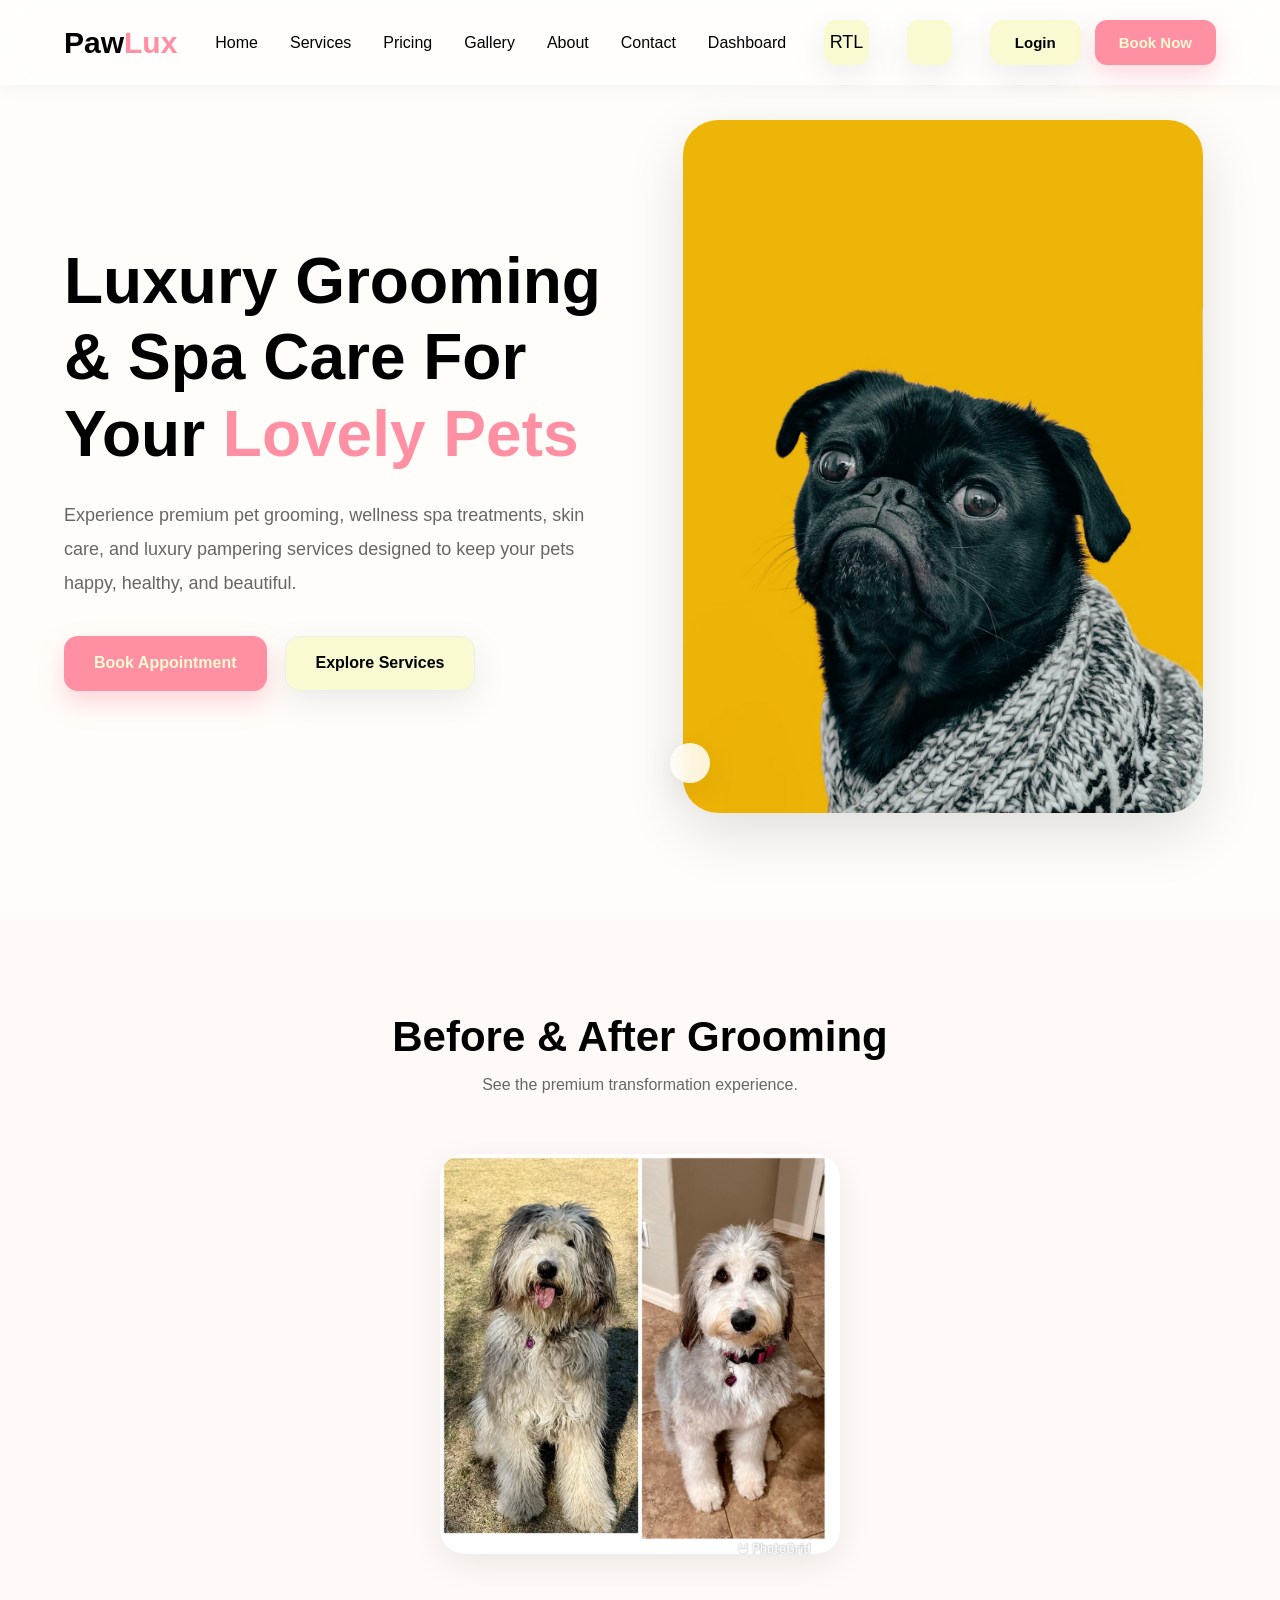
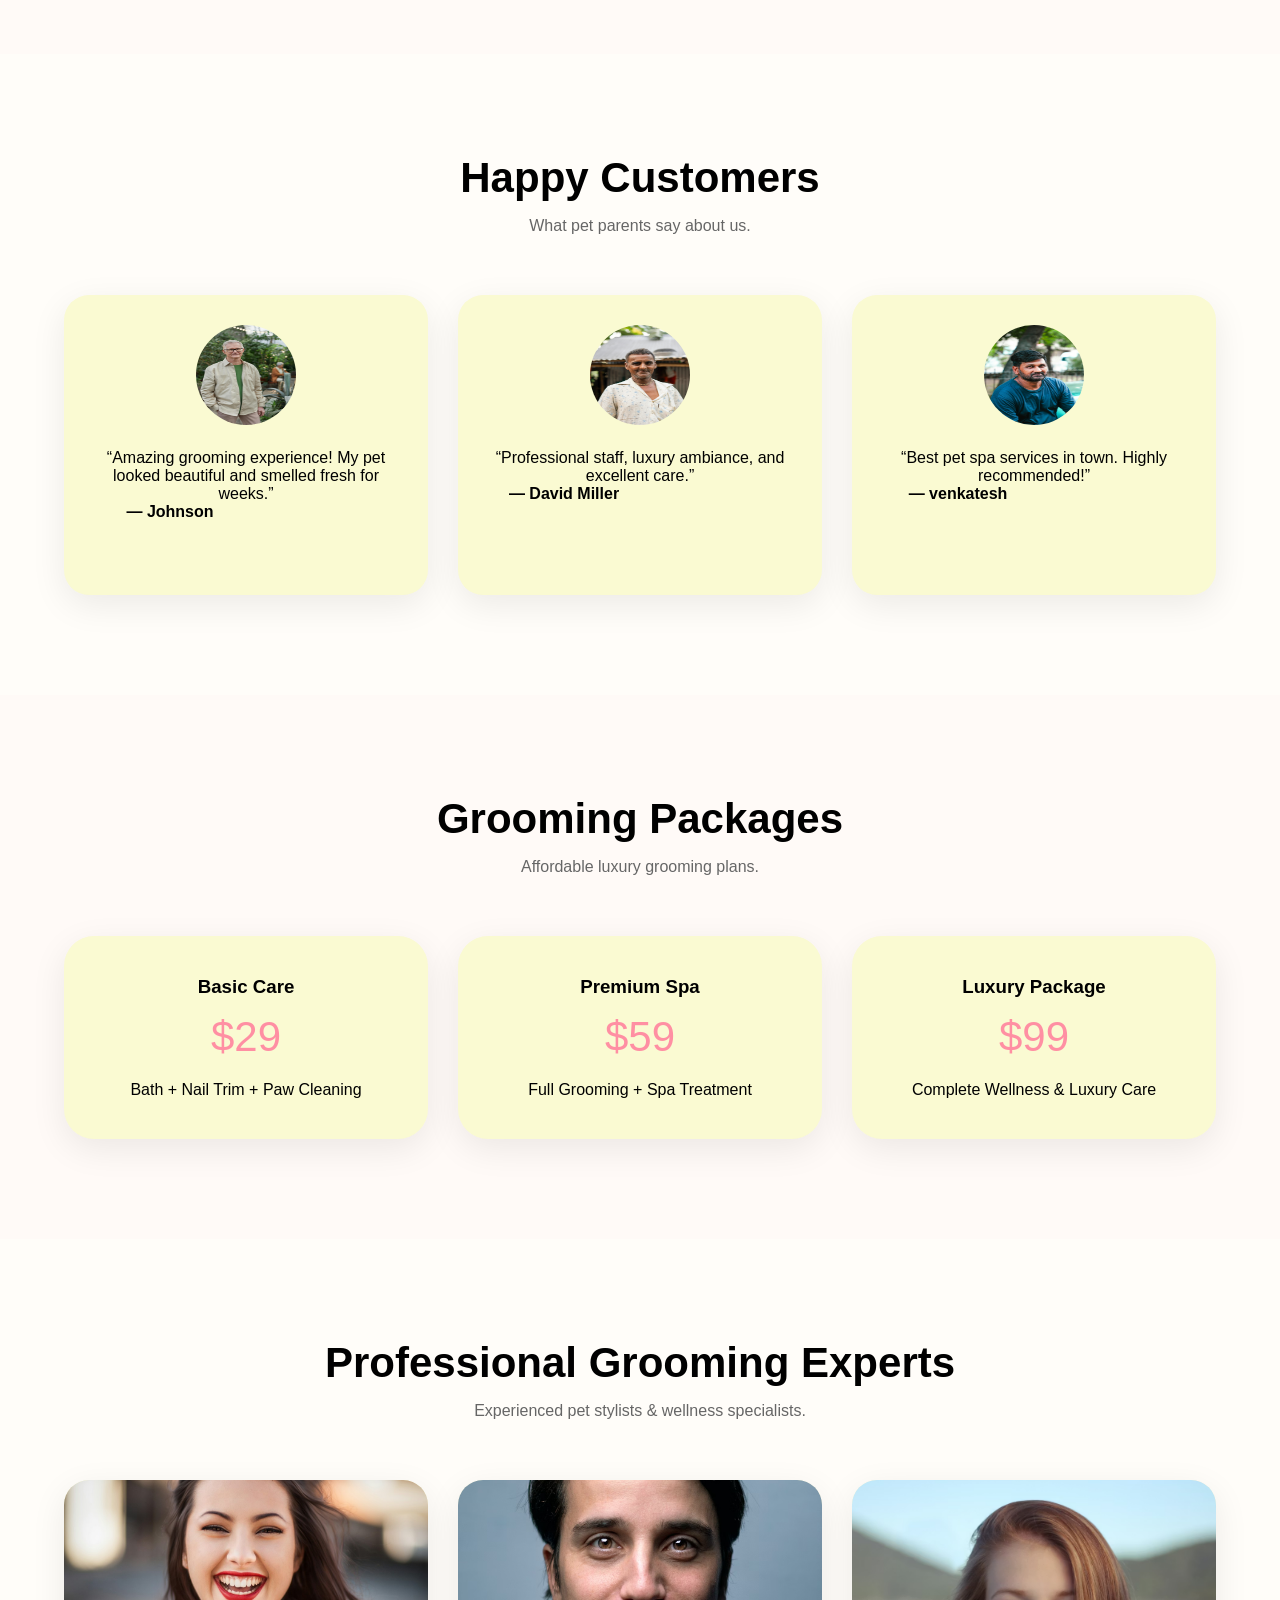
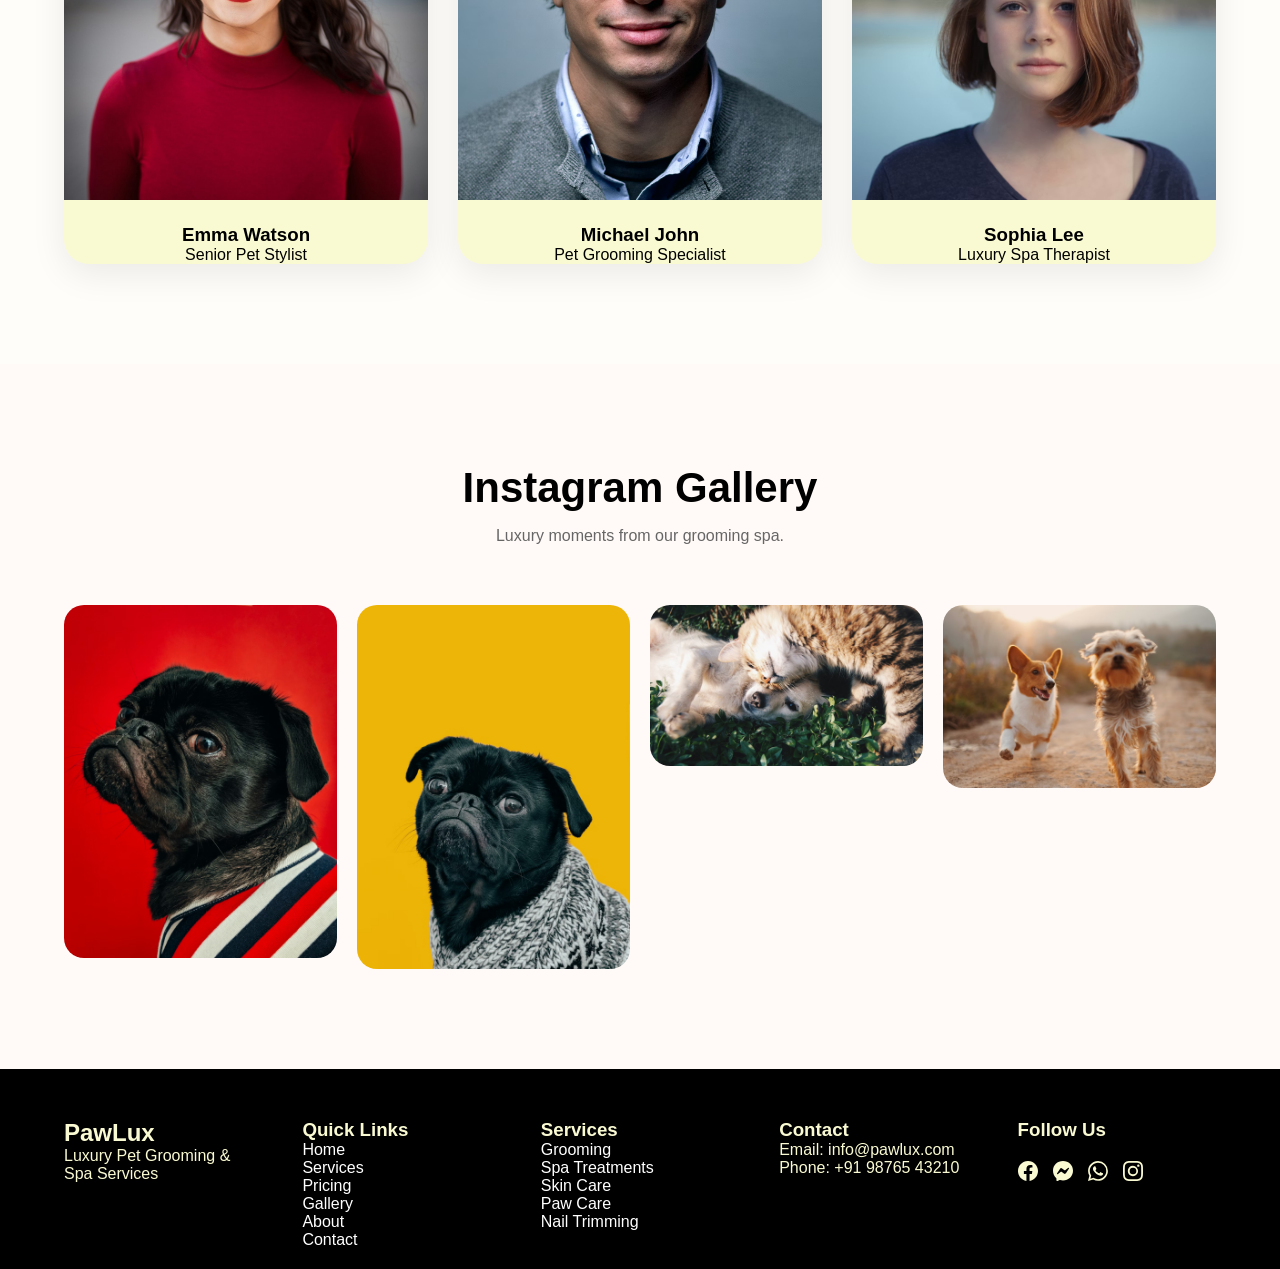
==== index.html @ b4aef555 "first commit" ====
<!DOCTYPE html>
<html lang="en">
<head>
    <meta charset="UTF-8">
    <meta name="viewport" content="width=device-width, initial-scale=1.0">
    <title>pet grooming spa and services</title>
    <link rel="stylesheet" href="pet.css">
</head>
<body>
    <header>
<div class="container">

<nav class="navbar">
    <div class="logo">
        Paw<span>Lux</span>
    </div>
    <ul class="nav-links">
        <li><a href="#">Home</a></li>
        <li><a href="#">Services</a></li>
        <li><a href="#">Pricing</a></li>
        <li><a href="#">Gallery</a></li>
        <li><a href="#">About</a></li>
        <li><a href="#">Contact</a></li>
        <li><a href="#">Dashboard</a></li>
    </ul>
  <button id="rtl-toggle" class="icon-btn">
    RTL
  </button>
  <button id="theme-toggle" class="icon-btn">
 
        </button>
    <div class="button-group">
    <div class="right-section">
        <button class="btn secondary-btn">
            Login
        </button>
        <button class="btn primary-btn">
            Book Now
        </button>

    </div>

</nav>

</div>
</header>

<section class="hero container">

    <div class="hero-content">

        <h1>
            Luxury Grooming & Spa Care
            For Your <span>Lovely Pets</span>
        </h1>

        <p>
            Experience premium pet grooming, wellness spa treatments,
            skin care, and luxury pampering services designed to keep
            your pets happy, healthy, and beautiful.
        </p>

        <div class="hero-buttons">

            <button class="hero-btn book-btn">
                Book Appointment
            </button>

            <button class="hero-btn explore-btn">
                Explore Services
            </button>

        </div>

    </div>

    <div class="hero-image">

        <img src="images/black dog photo.avif"alt="Pet Grooming">
       <div class="floating-card">
         </div>
         </div>
        </section>

<section style="background:#fffaf7;">

<div class="container">

    <div class="section-title">
        <h2>Before & After Grooming</h2>
        <p>See the premium transformation experience.</p>
    </div>

    <div class="before-after">

        <img src="images/i.webp" alt="image">
    </div>

</div>

</section>

<section>

<div class="container">

    <div class="section-title">
        <h2>Happy Customers</h2>
        <p>What pet parents say about us.</p>
    </div>

    <div class="review-grid">

        <div class="review-card">
            <img src="images/1b.jpg"alt="image">
            <p>
                “Amazing grooming experience! My pet looked beautiful
                and smelled fresh for weeks.”
            </p>
            <h4>—  Johnson</h4>
            
        </div>

        <div class="review-card">
            <img src="images/1c.jpg" alt="image">
            <p>
                “Professional staff, luxury ambiance, and excellent care.”
            </p>
            <h4>— David Miller</h4>
        </div>

        <div class="review-card">
            <img src="images/1a.jpg" alt="image">
            <p>
                “Best pet spa services in town. Highly recommended!”
            </p>
            <h4>— venkatesh</h4>
        </div>

    </div>

</div>

</section>

<section style="background:#fffaf7;">

<div class="container">

    <div class="section-title">
        <h2>Grooming Packages</h2>
        <p>Affordable luxury grooming plans.</p>
    </div>

    <div class="price-grid">

        <div class="price-card">
            <h3>Basic Care</h3>
            <div class="price">$29</div>
            <p>Bath + Nail Trim + Paw Cleaning</p>
        </div>

        <div class="price-card">
            <h3>Premium Spa</h3>
            <div class="price">$59</div>
            <p>Full Grooming + Spa Treatment</p>
        </div>

        <div class="price-card">
            <h3>Luxury Package</h3>
            <div class="price">$99</div>
            <p>Complete Wellness & Luxury Care</p>
        </div>

    </div>

</div>

</section>

<section>

<div class="container">

    <div class="section-title">
        <h2>Professional Grooming Experts</h2>
        <p>Experienced pet stylists & wellness specialists.</p>
    </div>

    <div class="staff-grid">
        <div class="staff-card">
            <img src="images/staff-1.jfif" alt="image">
            <h3>Emma Watson</h3>
            <p>Senior Pet Stylist</p>
        </div>

        <div class="staff-card">
            <img src="images/staff-2.avif" alt="image">
            <h3>Michael John</h3>
            <p>Pet Grooming Specialist</p>
        </div>

        <div class="staff-card">
            <img src="images/staff-3.avif" alt="image">
            <h3>Sophia Lee</h3>
            <p>Luxury Spa Therapist</p>
        </div>

    </div>

</div>

</section>

<section style="background:#fffaf7;">

<div class="container">

    <div class="section-title">
        <h2>Instagram Gallery</h2>
        <p>Luxury moments from our grooming spa.</p>
    </div>

    <div class="gallery-grid">

        <img src="images/gallery-1.avif" alt="image">

        <img src="images/black dog photo.avif" alt="image">

        <img src="images/gallery-2.avif">

        <img src="images/gallery-3.avif" alt="image">
    </div>

</div>

</section>

<footer>

<div class="container">

    <div class="footer-content">

        <div>
            <h2>PawLux</h2>
            <p>Luxury Pet Grooming & Spa Services</p>
        </div>
        <div>
            <h3>Quick Links</h3>
            <ul>
                <li><a href="#">Home</a></li>
                <li><a href="#">Services</a></li>
                <li><a href="#">Pricing</a></li>
                <li><a href="#">Gallery</a></li>
                <li><a href="#">About</a></li>
                <li><a href="#">Contact</a></li>
            </ul>
        </div>
        <div>
           <h3>Services</h3> 
            <ul>
                <li><a href="#">Grooming</a></li>
                <li><a href="#">Spa Treatments</a></li>
                <li><a href="#">Skin Care</a></li>
                <li><a href="#">Paw Care</a></li>
                <li><a href="#">Nail Trimming</a></li>
        </div>

        <div>
            <h3>Contact</h3>
            <p>Email: info@pawlux.com</p>
            <p>Phone: +91 98765 43210</p>
        </div>

        <div>
            <h3>Follow Us</h3>

            <div class="footer-social">

                <svg xmlns="http://www.w3.org/2000/svg" width="20" height="20" fill="currentColor" class="bi bi-facebook" viewBox="0 0 16 16">
  <path d="M16 8.049c0-4.446-3.582-8.05-8-8.05C3.58 0-.002 3.603-.002 8.05c0 4.017 2.926 7.347 6.75 7.951v-5.625h-2.03V8.05H6.75V6.275c0-2.017 1.195-3.131 3.022-3.131.876 0 1.791.157 1.791.157v1.98h-1.009c-.993 0-1.303.621-1.303 1.258v1.51h2.218l-.354 2.326H9.25V16c3.824-.604 6.75-3.934 6.75-7.951"/>
</svg>

                <svg xmlns="http://www.w3.org/2000/svg" width="20" height="20" fill="currentColor" class="bi bi-messenger" viewBox="0 0 16 16">
  <path d="M0 7.76C0 3.301 3.493 0 8 0s8 3.301 8 7.76-3.493 7.76-8 7.76c-.81 0-1.586-.107-2.316-.307a.64.64 0 0 0-.427.03l-1.588.702a.64.64 0 0 1-.898-.566l-.044-1.423a.64.64 0 0 0-.215-.456C.956 12.108 0 10.092 0 7.76m5.546-1.459-2.35 3.728c-.225.358.214.761.551.506l2.525-1.916a.48.48 0 0 1 .578-.002l1.869 1.402a1.2 1.2 0 0 0 1.735-.32l2.35-3.728c.226-.358-.214-.761-.551-.506L9.728 7.381a.48.48 0 0 1-.578.002L7.281 5.98a1.2 1.2 0 0 0-1.735.32z"/>
</svg>

                <svg xmlns="http://www.w3.org/2000/svg" width="20" height="20" fill="currentColor" class="bi bi-whatsapp" viewBox="0 0 16 16">
  <path d="M13.601 2.326A7.85 7.85 0 0 0 7.994 0C3.627 0 .068 3.558.064 7.926c0 1.399.366 2.76 1.057 3.965L0 16l4.204-1.102a7.9 7.9 0 0 0 3.79.965h.004c4.368 0 7.926-3.558 7.93-7.93A7.9 7.9 0 0 0 13.6 2.326zM7.994 14.521a6.6 6.6 0 0 1-3.356-.92l-.24-.144-2.494.654.666-2.433-.156-.251a6.56 6.56 0 0 1-1.007-3.505c0-3.626 2.957-6.584 6.591-6.584a6.56 6.56 0 0 1 4.66 1.931 6.56 6.56 0 0 1 1.928 4.66c-.004 3.639-2.961 6.592-6.592 6.592m3.615-4.934c-.197-.099-1.17-.578-1.353-.646-.182-.065-.315-.099-.445.099-.133.197-.513.646-.627.775-.114.133-.232.148-.43.05-.197-.1-.836-.308-1.592-.985-.59-.525-.985-1.175-1.103-1.372-.114-.198-.011-.304.088-.403.087-.088.197-.232.296-.346.1-.114.133-.198.198-.33.065-.134.034-.248-.015-.347-.05-.099-.445-1.076-.612-1.47-.16-.389-.323-.335-.445-.34-.114-.007-.247-.007-.38-.007a.73.73 0 0 0-.529.247c-.182.198-.691.677-.691 1.654s.71 1.916.81 2.049c.098.133 1.394 2.132 3.383 2.992.47.205.84.326 1.129.418.475.152.904.129 1.246.08.38-.058 1.171-.48 1.338-.943.164-.464.164-.86.114-.943-.049-.084-.182-.133-.38-.232"/>
</svg>

                <svg xmlns="http://www.w3.org/2000/svg" width="20" height="20" fill="currentColor" class="bi bi-instagram" viewBox="0 0 16 16">
  <path d="M8 0C5.829 0 5.556.01 4.703.048 3.85.088 3.269.222 2.76.42a3.9 3.9 0 0 0-1.417.923A3.9 3.9 0 0 0 .42 2.76C.222 3.268.087 3.85.048 4.7.01 5.555 0 5.827 0 8.001c0 2.172.01 2.444.048 3.297.04.852.174 1.433.372 1.942.205.526.478.972.923 1.417.444.445.89.719 1.416.923.51.198 1.09.333 1.942.372C5.555 15.99 5.827 16 8 16s2.444-.01 3.298-.048c.851-.04 1.434-.174 1.943-.372a3.9 3.9 0 0 0 1.416-.923c.445-.445.718-.891.923-1.417.197-.509.332-1.09.372-1.942C15.99 10.445 16 10.173 16 8s-.01-2.445-.048-3.299c-.04-.851-.175-1.433-.372-1.941a3.9 3.9 0 0 0-.923-1.417A3.9 3.9 0 0 0 13.24.42c-.51-.198-1.092-.333-1.943-.372C10.443.01 10.172 0 7.998 0zm-.717 1.442h.718c2.136 0 2.389.007 3.232.046.78.035 1.204.166 1.486.275.373.145.64.319.92.599s.453.546.598.92c.11.281.24.705.275 1.485.039.843.047 1.096.047 3.231s-.008 2.389-.047 3.232c-.035.78-.166 1.203-.275 1.485a2.5 2.5 0 0 1-.599.919c-.28.28-.546.453-.92.598-.28.11-.704.24-1.485.276-.843.038-1.096.047-3.232.047s-2.39-.009-3.233-.047c-.78-.036-1.203-.166-1.485-.276a2.5 2.5 0 0 1-.92-.598 2.5 2.5 0 0 1-.6-.92c-.109-.281-.24-.705-.275-1.485-.038-.843-.046-1.096-.046-3.233s.008-2.388.046-3.231c.036-.78.166-1.204.276-1.486.145-.373.319-.64.599-.92s.546-.453.92-.598c.282-.11.705-.24 1.485-.276.738-.034 1.024-.044 2.515-.045zm4.988 1.328a.96.96 0 1 0 0 1.92.96.96 0 0 0 0-1.92m-4.27 1.122a4.109 4.109 0 1 0 0 8.217 4.109 4.109 0 0 0 0-8.217m0 1.441a2.667 2.667 0 1 1 0 5.334 2.667 2.667 0 0 1 0-5.334"/>
</svg>

            </div>
        </div>

    </div>

</div>

</footer>
<script>
 

 
  const themeToggle = document.getElementById("theme-toggle");
 
  themeToggle.addEventListener("click", () => {
 
    document.body.classList.toggle("dark-mode");
 
    if(document.body.classList.contains("dark-mode")){
      themeToggle.innerHTML = "☀️";
    }
    else{
      themeToggle.innerHTML = "🌙";
    }
 
  });
 
  const rtlToggle = document.getElementById("rtl-toggle");
 
  rtlToggle.addEventListener("click", () => {
 
    if(document.body.getAttribute("dir") === "rtl"){
 
      document.body.setAttribute("dir", "ltr");
 
    }
    else{
 
      document.body.setAttribute("dir", "rtl");
 
    }
 
  });
 
</script>


</body>
    
    
</body>
</html>
---- pet.css ----
*{
    margin:0;
    padding:0;
    box-sizing:border-box;
    scroll-behavior:smooth;
}

body{
    font-family:'Poppins', sans-serif;
    background:#fffdf9;
    color:black;
    overflow-x:hidden;
}

:root{
    --primary:#ff8fa3;
    --secondary:#fff5ef;
    --cream:#fffaf5;
    --dark:black;
    --light:#666;
    --white:#fff;
    --shadow:0 10px 35px rgba(0,0,0,0.08);
}

.container{
    width:90%;
    max-width:1300px;
    margin:auto;
}

header{
    width:100%;
    position:fixed;
    top:0;
    left:0;
    z-index:1000;
    background:rgba(255,255,255,0.65);
    backdrop-filter:blur(12px);
    box-shadow:0 2px 20px rgba(0,0,0,0.05);
}

.navbar{
    height:85px;
    display:flex;
    align-items:center;
    justify-content:space-between;
}
body.dark-mode{
  background:#111827;
  color:lightgoldenrodyellow;
}
 
body.dark-mode header{
  background:#003262;
}
 
body.dark-mode nav a{
  color:lightgoldenrodyellow;
}
 
body.dark-mode .icon-btn{
  background:#374151;
  color:lightgoldenrodyellow;
}
 
body.dark-mode .logo{
  color:lightgoldenrodyellow;
}
 
body.dark-mode .login{
  color:lightgoldenrodyellow;
}
 
/* Optional Section Dark Mode */
 
body.dark-mode .hero,
body.dark-mode .services,
body.dark-mode .why-us,
body.dark-mode .contact{
  background:#111827;
  color:lightgoldenrodyellow;
}
 
body.dark-mode .service-card,
body.dark-mode .feature-box,
body.dark-mode .testimonial-card{
  background:#1f2937;
  color:lightgoldenrodyellow;
}
.logo{
    font-size:30px;
    font-weight:700;
    color:var(--dark);
}

.logo span{
    color:var(--primary);
}


.nav-links{
    display:flex;
    gap:32px;
    list-style:none;
}

.nav-links a{
    text-decoration:none;
    color:var(--dark);
    font-size:16px;
    font-weight:500;
    transition:0.3s;
}

.nav-links a:hover{
    color:var(--primary);
}

.right-section{
    display:flex;
    align-items:center;
    gap:14px;
}

.icon-btn{
    width:45px;
    height:45px;
    border:none;
    border-radius:12px;
    background:lightgoldenrodyellow;
    box-shadow:var(--shadow);
    display:flex;
    align-items:center;
    justify-content:center;
    cursor:pointer;
    transition:0.3s;
    color:var(--dark);
    font-size:18px;
}

.icon-btn:hover{
    background:var(--primary);
    color:lightgoldenrodyellow;
}

.btn{
    height:45px;
    padding:0 24px;
    border:none;
    border-radius:12px;
    font-size:15px;
    font-weight:600;
    cursor:pointer;
    transition:0.3s;
}

.secondary-btn{
    background:lightgoldenrodyellow;
    color:var(--dark);
    border:1px solid lightgoldenrodyellow;
    box-shadow:var(--shadow);
}

.secondary-btn:hover{
    background:lightgoldenrodyellow;
}

.primary-btn{
    background:var(--primary);
    color:lightgoldenrodyellow;
    box-shadow:0 10px 25px rgba(255,143,163,0.35);
}

.primary-btn:hover{
    transform:translateY(-3px);
}

.hero{
    min-height:100vh;
    display:flex;
    align-items:center;
    justify-content:space-between;
    gap:60px;
    padding-top:120px;
}

.hero-content{
    flex:1;
}

.hero-content h1{
    font-size:64px;
    line-height:1.2;
    margin-bottom:25px;
    color:var(--dark);
}

.hero-content h1 span{
    color:var(--primary);
}

.hero-content p{
    color:var(--light);
    font-size:18px;
    line-height:1.9;
    margin-bottom:35px;
    max-width:600px;
}

.hero-buttons{
    display:flex;
    gap:18px;
}

.hero-btn{
    height:55px;
    padding:0 30px;
    border:none;
    border-radius:14px;
    font-size:16px;
    font-weight:600;
    cursor:pointer;
    transition:0.3s;
}

.book-btn{
    background:var(--primary);
    color:lightgoldenrodyellow;
    box-shadow:0 12px 25px rgba(255,143,163,0.35);
}

.book-btn:hover{
    transform:translateY(-3px);
}

.explore-btn{
    background:lightgoldenrodyellow;
    border:1px solid #eee;
    box-shadow:var(--shadow);
}

.explore-btn:hover{
    background:lightgoldenrodyellow;
}

.hero-image{
    flex:1;
    position:relative;
    display:flex;
    justify-content:center;
}

.hero-image img{
    width:100%;
    max-width:520px;
    border-radius:35px;
    box-shadow:0 20px 60px rgba(0,0,0,0.12);
}

.floating-card{
    position:absolute;
    bottom:30px;
    left:0;
    background:rgba(255,255,255,0.85);
    backdrop-filter:blur(10px);
    padding:20px;
    border-radius:20px;
    box-shadow:var(--shadow);
}

.floating-card h3{
    margin-bottom:8px;
}

section{
    padding:100px 0;
}

.section-title{
    text-align:center;
    margin-bottom:60px;
}

.section-title h2{
    font-size:42px;
    margin-bottom:15px;
}

.section-title p{
    color:var(--light);
}

.services-grid{
    display:grid;
    grid-template-columns:repeat(auto-fit,minmax(260px,1fr));
    gap:30px;
}
.before-after{
    display:flex;
    justify-content:center;
    align-items:center;
}

.before-after img{
    width:400px;
    height:auto;
    border-radius:25px;
    box-shadow:var(--shadow);
    display:block;
}

.review-grid{
    display:grid;
    grid-template-columns:repeat(auto-fit,minmax(300px,1fr));
    gap:30px;
}

.review-card{
    background:lightgoldenrodyellow;
    padding:30px;
    border-radius:25px;
    box-shadow:var(--shadow);
    height: 300px;
    text-align: center;
}
.review-card h4{
    
    width: 50%;
    height: 50%;

}
.review-card img{
    width:100px;
    height: 100px;
   margin-bottom: 20px;
    object-fit: fill;
    border-radius: 50%;
   
}

.price-grid{
    display:grid;
    grid-template-columns:repeat(auto-fit,minmax(280px,1fr));
    gap:30px;
}

.price-card{
    background:lightgoldenrodyellow;
    padding:40px;
    border-radius:30px;
    text-align:center;
    box-shadow:var(--shadow);
    transition:0.3s;
}

.price-card:hover{
    transform:scale(1.03);
}

.price-card h3{
    margin-bottom:15px;
}

.price{
    font-size:42px;
    color:var(--primary);
    margin-bottom:20px;
}

.staff-grid{
    display:grid;
    grid-template-columns:repeat(auto-fit,minmax(260px,1fr));
    gap:30px;
}

.staff-card{
    background:lightgoldenrodyellow;
    border-radius:25px;
    overflow:hidden;
    box-shadow:var(--shadow);
    text-align:center;
}

.staff-card img{
    width:100%;
    height:320px;
    object-fit:cover;
}

.staff-card h3{
    margin-top:20px;
}

.gallery-grid{
    display:grid;
    grid-template-columns:repeat(auto-fit,minmax(250px,1fr));
    gap:20px;
}

.gallery-grid img{
    width:100%;
    border-radius:20px;
    transition:0.4s;
}

.gallery-grid img:hover{
    transform:scale(1.04);
}

footer{
    background:black;
    color:lightgoldenrodyellow;
    padding:50px 0 30px;
    height:200px;

}

.footer-content ul{
list-style: none;

}
.footer-content a{
    text-decoration: none;
    color: white;
}

.footer-content{
    display:grid;
 grid-template-columns: repeat(5,1fr);
    justify-content:space-between;
    flex-wrap:wrap;
    gap:40px;
}

.footer-social{
    display:flex;
    gap:15px;
    margin-top:20px;
}

.footer-social i{
    width:42px;
    height:42px;
    border-radius:50%;
    background:#222;
    display:flex;
    align-items:center;
    justify-content:center;
    transition:0.3s;
    cursor:pointer;
}

.footer-social i:hover{
    background:var(--primary);
}

@media(max-width:1100px){

    .hero{
        flex-direction:column;
        text-align:center;
    }

    .hero-content p{
        margin:auto auto 35px;
    }

    .hero-buttons{
        justify-content:center;
    }

    .floating-card{
        left:50%;
        transform:translateX(-50%);
    }
}

@media(max-width:850px){

    .navbar{
        flex-direction:column;
        height:auto;
        padding:20px 0;
        gap:18px;
    }

    .nav-links{
        flex-wrap:wrap;
        justify-content:center;
        gap:20px;
    }

    .right-section{
        flex-wrap:wrap;
        justify-content:center;
    }

    .hero-content h1{
        font-size:42px;
    }
}
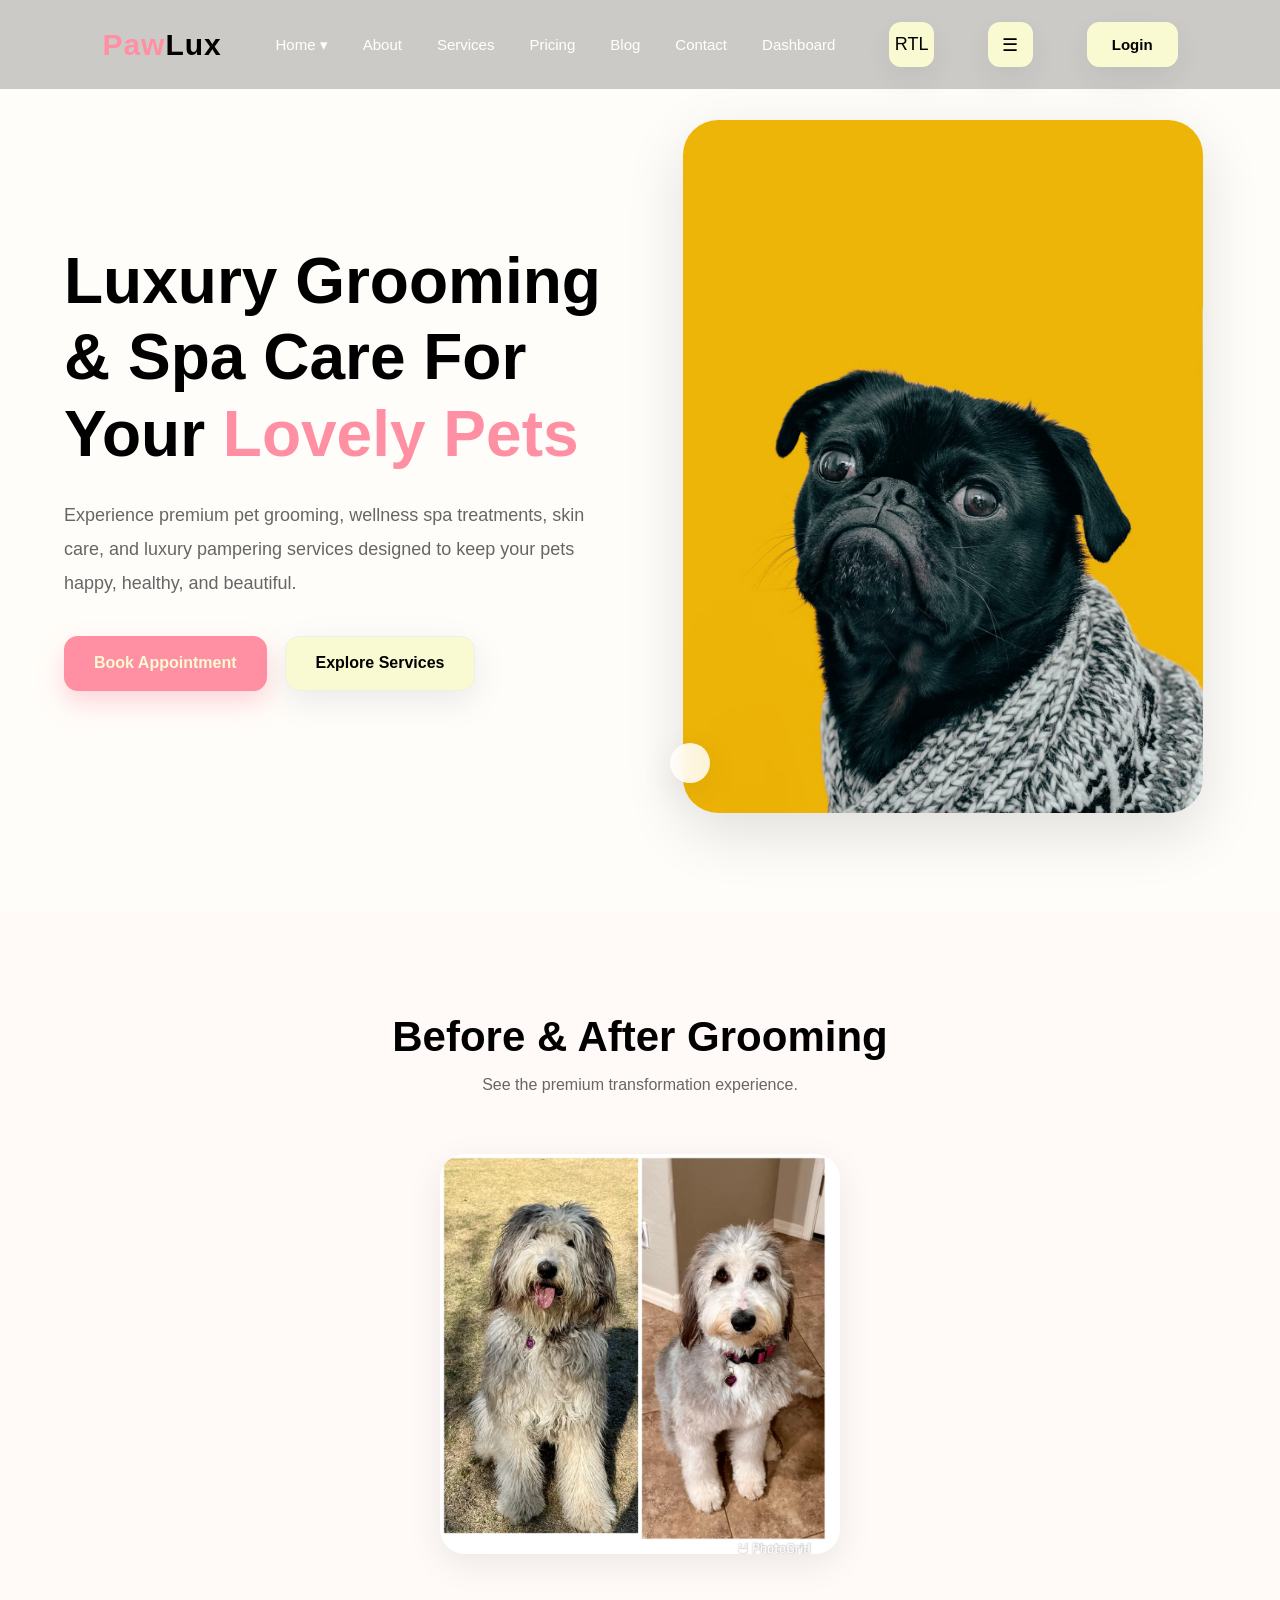
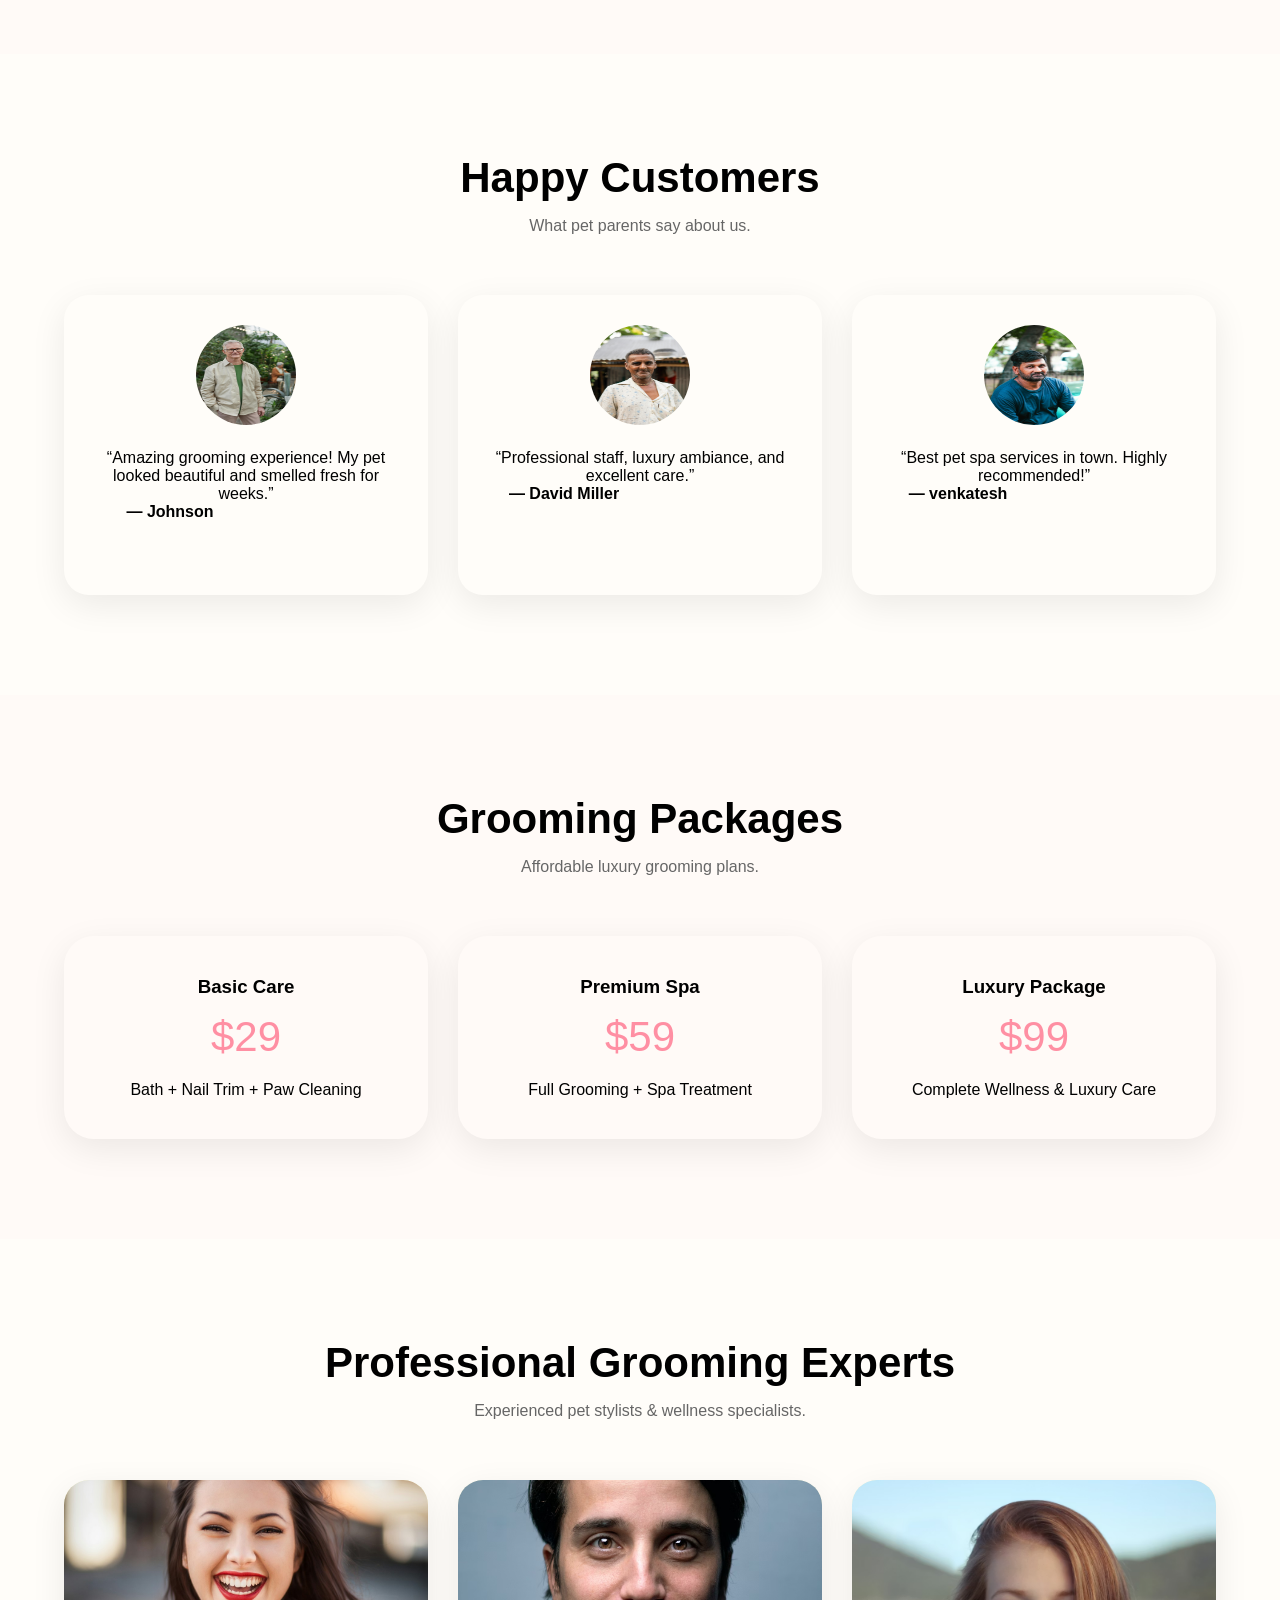
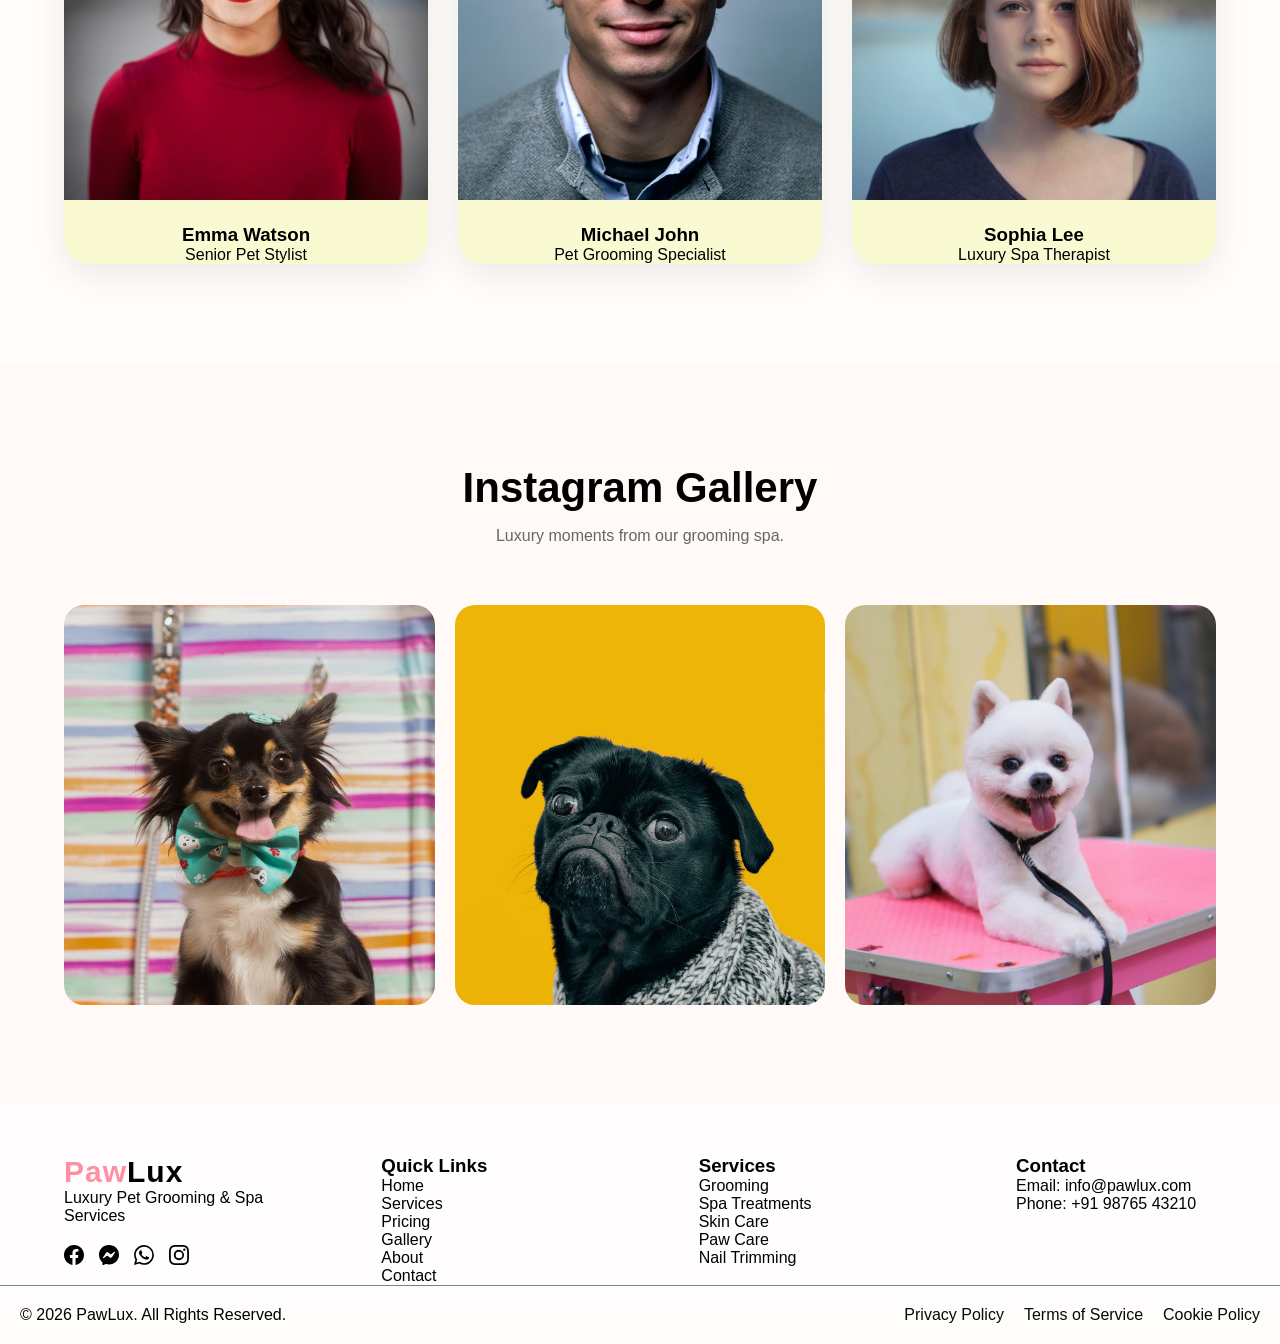
==== commit c547a0fe: "first commit" ====
--- a/index.html
+++ b/index.html
@@ -8,42 +8,49 @@
 </head>
 <body>
     <header>
-<div class="container">
-
-<nav class="navbar">
-    <div class="logo">
-        Paw<span>Lux</span>
-    </div>
-    <ul class="nav-links">
-        <li><a href="#">Home</a></li>
-        <li><a href="#">Services</a></li>
-        <li><a href="#">Pricing</a></li>
-        <li><a href="#">Gallery</a></li>
-        <li><a href="#">About</a></li>
-        <li><a href="#">Contact</a></li>
-        <li><a href="#">Dashboard</a></li>
-    </ul>
+    <nav class="navbar">
+      <a style="text-decoration: none;" href="index.html" class="logo"><span>Paw</span>Lux</a>
+ 
+      <ul class="nav-links">
+          <li class="dropdown">
+        <a href="index.html">Home ▾</a>
+ 
+        <ul class="dropdown-menu">
+          <li><a href="index.html">Home 1</a></li>
+          <li><a href="home1.html">Home 2</a></li>
+        </ul>
+      </li>
+       
+        <li><a href="about.html">About</a></li>
+        <li><a href="services.html">Services</a></li>
+        <li><a href="pricing.html">Pricing</a></li>
+   
+        <li><a href="blog.html">Blog</a></li>
+        <li><a href="contactus.html">Contact</a></li>
+     
+        <li><a href="dashboard.html">Dashboard</a></li>
+ 
+      </ul>
   <button id="rtl-toggle" class="icon-btn">
     RTL
   </button>
   <button id="theme-toggle" class="icon-btn">
  
-        </button>
-    <div class="button-group">
+      <div class="menu-toggle">☰</div>
+          <div class="button-group">
     <div class="right-section">
-        <button class="btn secondary-btn">
+        <button class="btn secondary-btn" onclick="document.location='login.html'">
             Login
         </button>
-        <button class="btn primary-btn">
-            Book Now
-        </button>
-
-    </div>
-
-</nav>
-
-</div>
-</header>
+        
+    </div>
+
+</div>
+    </nav>
+  </header>
+ 
+
+
 
 <section class="hero container">
 
@@ -223,30 +230,54 @@
 
     <div class="gallery-grid">
 
-        <img src="images/gallery-1.avif" alt="image">
+        <img src="images/brown dog.jpg" alt="image">
 
         <img src="images/black dog photo.avif" alt="image">
-
-        <img src="images/gallery-2.avif">
-
-        <img src="images/gallery-3.avif" alt="image">
-    </div>
-
-</div>
-
-</section>
-
-<footer>
+        <img src="images/pexels-nguy-n-vi-t-l-85165636-9360433.jpg" alt="image">
+
+        
+       
+    </div>
+
+</div>
+
+</section>
+ 
+ <footer class="footer">
 
 <div class="container">
 
     <div class="footer-content">
 
-        <div>
-            <h2>PawLux</h2>
+        <div class="footer-section">
+     <a style="text-decoration: none;" href="index.html" class="logo"><span>Paw</span>Lux</a>
             <p>Luxury Pet Grooming & Spa Services</p>
-        </div>
-        <div>
+            <div>
+           
+
+            <div class="footer-social">
+
+                <svg xmlns="http://www.w3.org/2000/svg" width="20" height="20" fill="currentColor" class="bi bi-facebook" viewBox="0 0 16 16">
+  <path d="M16 8.049c0-4.446-3.582-8.05-8-8.05C3.58 0-.002 3.603-.002 8.05c0 4.017 2.926 7.347 6.75 7.951v-5.625h-2.03V8.05H6.75V6.275c0-2.017 1.195-3.131 3.022-3.131.876 0 1.791.157 1.791.157v1.98h-1.009c-.993 0-1.303.621-1.303 1.258v1.51h2.218l-.354 2.326H9.25V16c3.824-.604 6.75-3.934 6.75-7.951"/>
+</svg>
+
+                <svg xmlns="http://www.w3.org/2000/svg" width="20" height="20" fill="currentColor" class="bi bi-messenger" viewBox="0 0 16 16">
+  <path d="M0 7.76C0 3.301 3.493 0 8 0s8 3.301 8 7.76-3.493 7.76-8 7.76c-.81 0-1.586-.107-2.316-.307a.64.64 0 0 0-.427.03l-1.588.702a.64.64 0 0 1-.898-.566l-.044-1.423a.64.64 0 0 0-.215-.456C.956 12.108 0 10.092 0 7.76m5.546-1.459-2.35 3.728c-.225.358.214.761.551.506l2.525-1.916a.48.48 0 0 1 .578-.002l1.869 1.402a1.2 1.2 0 0 0 1.735-.32l2.35-3.728c.226-.358-.214-.761-.551-.506L9.728 7.381a.48.48 0 0 1-.578.002L7.281 5.98a1.2 1.2 0 0 0-1.735.32z"/>
+</svg>
+
+                <svg xmlns="http://www.w3.org/2000/svg" width="20" height="20" fill="currentColor" class="bi bi-whatsapp" viewBox="0 0 16 16">
+  <path d="M13.601 2.326A7.85 7.85 0 0 0 7.994 0C3.627 0 .068 3.558.064 7.926c0 1.399.366 2.76 1.057 3.965L0 16l4.204-1.102a7.9 7.9 0 0 0 3.79.965h.004c4.368 0 7.926-3.558 7.93-7.93A7.9 7.9 0 0 0 13.6 2.326zM7.994 14.521a6.6 6.6 0 0 1-3.356-.92l-.24-.144-2.494.654.666-2.433-.156-.251a6.56 6.56 0 0 1-1.007-3.505c0-3.626 2.957-6.584 6.591-6.584a6.56 6.56 0 0 1 4.66 1.931 6.56 6.56 0 0 1 1.928 4.66c-.004 3.639-2.961 6.592-6.592 6.592m3.615-4.934c-.197-.099-1.17-.578-1.353-.646-.182-.065-.315-.099-.445.099-.133.197-.513.646-.627.775-.114.133-.232.148-.43.05-.197-.1-.836-.308-1.592-.985-.59-.525-.985-1.175-1.103-1.372-.114-.198-.011-.304.088-.403.087-.088.197-.232.296-.346.1-.114.133-.198.198-.33.065-.134.034-.248-.015-.347-.05-.099-.445-1.076-.612-1.47-.16-.389-.323-.335-.445-.34-.114-.007-.247-.007-.38-.007a.73.73 0 0 0-.529.247c-.182.198-.691.677-.691 1.654s.71 1.916.81 2.049c.098.133 1.394 2.132 3.383 2.992.47.205.84.326 1.129.418.475.152.904.129 1.246.08.38-.058 1.171-.48 1.338-.943.164-.464.164-.86.114-.943-.049-.084-.182-.133-.38-.232"/>
+</svg>
+
+                <svg xmlns="http://www.w3.org/2000/svg" width="20" height="20" fill="currentColor" class="bi bi-instagram" viewBox="0 0 16 16">
+  <path d="M8 0C5.829 0 5.556.01 4.703.048 3.85.088 3.269.222 2.76.42a3.9 3.9 0 0 0-1.417.923A3.9 3.9 0 0 0 .42 2.76C.222 3.268.087 3.85.048 4.7.01 5.555 0 5.827 0 8.001c0 2.172.01 2.444.048 3.297.04.852.174 1.433.372 1.942.205.526.478.972.923 1.417.444.445.89.719 1.416.923.51.198 1.09.333 1.942.372C5.555 15.99 5.827 16 8 16s2.444-.01 3.298-.048c.851-.04 1.434-.174 1.943-.372a3.9 3.9 0 0 0 1.416-.923c.445-.445.718-.891.923-1.417.197-.509.332-1.09.372-1.942C15.99 10.445 16 10.173 16 8s-.01-2.445-.048-3.299c-.04-.851-.175-1.433-.372-1.941a3.9 3.9 0 0 0-.923-1.417A3.9 3.9 0 0 0 13.24.42c-.51-.198-1.092-.333-1.943-.372C10.443.01 10.172 0 7.998 0zm-.717 1.442h.718c2.136 0 2.389.007 3.232.046.78.035 1.204.166 1.486.275.373.145.64.319.92.599s.453.546.598.92c.11.281.24.705.275 1.485.039.843.047 1.096.047 3.231s-.008 2.389-.047 3.232c-.035.78-.166 1.203-.275 1.485a2.5 2.5 0 0 1-.599.919c-.28.28-.546.453-.92.598-.28.11-.704.24-1.485.276-.843.038-1.096.047-3.232.047s-2.39-.009-3.233-.047c-.78-.036-1.203-.166-1.485-.276a2.5 2.5 0 0 1-.92-.598 2.5 2.5 0 0 1-.6-.92c-.109-.281-.24-.705-.275-1.485-.038-.843-.046-1.096-.046-3.233s.008-2.388.046-3.231c.036-.78.166-1.204.276-1.486.145-.373.319-.64.599-.92s.546-.453.92-.598c.282-.11.705-.24 1.485-.276.738-.034 1.024-.044 2.515-.045zm4.988 1.328a.96.96 0 1 0 0 1.92.96.96 0 0 0 0-1.92m-4.27 1.122a4.109 4.109 0 1 0 0 8.217 4.109 4.109 0 0 0 0-8.217m0 1.441a2.667 2.667 0 1 1 0 5.334 2.667 2.667 0 0 1 0-5.334"/>
+</svg>
+
+            </div>
+        </div>
+
+        </div>
+                <div class="footer-section">
             <h3>Quick Links</h3>
             <ul>
                 <li><a href="#">Home</a></li>
@@ -257,7 +288,7 @@
                 <li><a href="#">Contact</a></li>
             </ul>
         </div>
-        <div>
+        <div class="footer-section">
            <h3>Services</h3> 
             <ul>
                 <li><a href="#">Grooming</a></li>
@@ -267,39 +298,27 @@
                 <li><a href="#">Nail Trimming</a></li>
         </div>
 
-        <div>
+        <div class="footer-section">
             <h3>Contact</h3>
             <p>Email: info@pawlux.com</p>
             <p>Phone: +91 98765 43210</p>
         </div>
 
-        <div>
-            <h3>Follow Us</h3>
-
-            <div class="footer-social">
-
-                <svg xmlns="http://www.w3.org/2000/svg" width="20" height="20" fill="currentColor" class="bi bi-facebook" viewBox="0 0 16 16">
-  <path d="M16 8.049c0-4.446-3.582-8.05-8-8.05C3.58 0-.002 3.603-.002 8.05c0 4.017 2.926 7.347 6.75 7.951v-5.625h-2.03V8.05H6.75V6.275c0-2.017 1.195-3.131 3.022-3.131.876 0 1.791.157 1.791.157v1.98h-1.009c-.993 0-1.303.621-1.303 1.258v1.51h2.218l-.354 2.326H9.25V16c3.824-.604 6.75-3.934 6.75-7.951"/>
-</svg>
-
-                <svg xmlns="http://www.w3.org/2000/svg" width="20" height="20" fill="currentColor" class="bi bi-messenger" viewBox="0 0 16 16">
-  <path d="M0 7.76C0 3.301 3.493 0 8 0s8 3.301 8 7.76-3.493 7.76-8 7.76c-.81 0-1.586-.107-2.316-.307a.64.64 0 0 0-.427.03l-1.588.702a.64.64 0 0 1-.898-.566l-.044-1.423a.64.64 0 0 0-.215-.456C.956 12.108 0 10.092 0 7.76m5.546-1.459-2.35 3.728c-.225.358.214.761.551.506l2.525-1.916a.48.48 0 0 1 .578-.002l1.869 1.402a1.2 1.2 0 0 0 1.735-.32l2.35-3.728c.226-.358-.214-.761-.551-.506L9.728 7.381a.48.48 0 0 1-.578.002L7.281 5.98a1.2 1.2 0 0 0-1.735.32z"/>
-</svg>
-
-                <svg xmlns="http://www.w3.org/2000/svg" width="20" height="20" fill="currentColor" class="bi bi-whatsapp" viewBox="0 0 16 16">
-  <path d="M13.601 2.326A7.85 7.85 0 0 0 7.994 0C3.627 0 .068 3.558.064 7.926c0 1.399.366 2.76 1.057 3.965L0 16l4.204-1.102a7.9 7.9 0 0 0 3.79.965h.004c4.368 0 7.926-3.558 7.93-7.93A7.9 7.9 0 0 0 13.6 2.326zM7.994 14.521a6.6 6.6 0 0 1-3.356-.92l-.24-.144-2.494.654.666-2.433-.156-.251a6.56 6.56 0 0 1-1.007-3.505c0-3.626 2.957-6.584 6.591-6.584a6.56 6.56 0 0 1 4.66 1.931 6.56 6.56 0 0 1 1.928 4.66c-.004 3.639-2.961 6.592-6.592 6.592m3.615-4.934c-.197-.099-1.17-.578-1.353-.646-.182-.065-.315-.099-.445.099-.133.197-.513.646-.627.775-.114.133-.232.148-.43.05-.197-.1-.836-.308-1.592-.985-.59-.525-.985-1.175-1.103-1.372-.114-.198-.011-.304.088-.403.087-.088.197-.232.296-.346.1-.114.133-.198.198-.33.065-.134.034-.248-.015-.347-.05-.099-.445-1.076-.612-1.47-.16-.389-.323-.335-.445-.34-.114-.007-.247-.007-.38-.007a.73.73 0 0 0-.529.247c-.182.198-.691.677-.691 1.654s.71 1.916.81 2.049c.098.133 1.394 2.132 3.383 2.992.47.205.84.326 1.129.418.475.152.904.129 1.246.08.38-.058 1.171-.48 1.338-.943.164-.464.164-.86.114-.943-.049-.084-.182-.133-.38-.232"/>
-</svg>
-
-                <svg xmlns="http://www.w3.org/2000/svg" width="20" height="20" fill="currentColor" class="bi bi-instagram" viewBox="0 0 16 16">
-  <path d="M8 0C5.829 0 5.556.01 4.703.048 3.85.088 3.269.222 2.76.42a3.9 3.9 0 0 0-1.417.923A3.9 3.9 0 0 0 .42 2.76C.222 3.268.087 3.85.048 4.7.01 5.555 0 5.827 0 8.001c0 2.172.01 2.444.048 3.297.04.852.174 1.433.372 1.942.205.526.478.972.923 1.417.444.445.89.719 1.416.923.51.198 1.09.333 1.942.372C5.555 15.99 5.827 16 8 16s2.444-.01 3.298-.048c.851-.04 1.434-.174 1.943-.372a3.9 3.9 0 0 0 1.416-.923c.445-.445.718-.891.923-1.417.197-.509.332-1.09.372-1.942C15.99 10.445 16 10.173 16 8s-.01-2.445-.048-3.299c-.04-.851-.175-1.433-.372-1.941a3.9 3.9 0 0 0-.923-1.417A3.9 3.9 0 0 0 13.24.42c-.51-.198-1.092-.333-1.943-.372C10.443.01 10.172 0 7.998 0zm-.717 1.442h.718c2.136 0 2.389.007 3.232.046.78.035 1.204.166 1.486.275.373.145.64.319.92.599s.453.546.598.92c.11.281.24.705.275 1.485.039.843.047 1.096.047 3.231s-.008 2.389-.047 3.232c-.035.78-.166 1.203-.275 1.485a2.5 2.5 0 0 1-.599.919c-.28.28-.546.453-.92.598-.28.11-.704.24-1.485.276-.843.038-1.096.047-3.232.047s-2.39-.009-3.233-.047c-.78-.036-1.203-.166-1.485-.276a2.5 2.5 0 0 1-.92-.598 2.5 2.5 0 0 1-.6-.92c-.109-.281-.24-.705-.275-1.485-.038-.843-.046-1.096-.046-3.233s.008-2.388.046-3.231c.036-.78.166-1.204.276-1.486.145-.373.319-.64.599-.92s.546-.453.92-.598c.282-.11.705-.24 1.485-.276.738-.034 1.024-.044 2.515-.045zm4.988 1.328a.96.96 0 1 0 0 1.92.96.96 0 0 0 0-1.92m-4.27 1.122a4.109 4.109 0 1 0 0 8.217 4.109 4.109 0 0 0 0-8.217m0 1.441a2.667 2.667 0 1 1 0 5.334 2.667 2.667 0 0 1 0-5.334"/>
-</svg>
-
-            </div>
-        </div>
-
-    </div>
-
-</div>
+        
+
+    </div>
+
+</div>
+<div class="footer-bottom">
+       © 2026  PawLux. All Rights Reserved.
+   
+    <div class="footer-legal">
+ 
+    <li><a href="">Privacy Policy</a></li>
+      <li><a href="">Terms of Service</a></li>
+      <li><a href="">Cookie Policy</a></li>
+    </div>
+    </div>
 
 </footer>
 <script>
--- a/pet.css
+++ b/pet.css
@@ -28,30 +28,13 @@
     margin:auto;
 }
 
-header{
-    width:100%;
-    position:fixed;
-    top:0;
-    left:0;
-    z-index:1000;
-    background:rgba(255,255,255,0.65);
-    backdrop-filter:blur(12px);
-    box-shadow:0 2px 20px rgba(0,0,0,0.05);
-}
-
-.navbar{
-    height:85px;
-    display:flex;
-    align-items:center;
-    justify-content:space-between;
-}
 body.dark-mode{
   background:#111827;
   color:lightgoldenrodyellow;
 }
  
 body.dark-mode header{
-  background:#003262;
+  background:black;
 }
  
 body.dark-mode nav a{
@@ -70,8 +53,6 @@
 body.dark-mode .login{
   color:lightgoldenrodyellow;
 }
- 
-/* Optional Section Dark Mode */
  
 body.dark-mode .hero,
 body.dark-mode .services,
@@ -97,29 +78,129 @@
     color:var(--primary);
 }
 
-
+.navbar{
+ position:fixed;
+ top:0;
+ left:0;
+ width:100%;
+ display:flex;
+ justify-content:space-between;
+ align-items:center;
+ padding:22px 8%;
+ z-index:1000;
+ background:rgba(0,0,0,0.20);
+ backdrop-filter:blur(10px);
+ transition:0.35s ease;
+ text-decoration: none;
+}
+ 
+.navbar.scrolled{
+ background:rgba(17,17,17,0.92);
+ box-shadow:0 10px 30px rgba(0,0,0,0.18);
+}
+ 
+.logo{
+ font-family:'Outfit', sans-serif;
+ font-size:30px;
+ font-weight:800;
+ color:black;
+ letter-spacing:1px;
+ white-space:nowrap;
+}
+ 
+.logo span{
+ color:var(--primary);
+}
+ 
 .nav-links{
-    display:flex;
-    gap:32px;
-    list-style:none;
-}
-
+ display:flex;
+ gap:35px;
+ align-items:center;
+ list-style: none;
+}
+ 
 .nav-links a{
-    text-decoration:none;
-    color:var(--dark);
-    font-size:16px;
-    font-weight:500;
-    transition:0.3s;
-}
-
+ color:#ffffff;
+ font-size:15px;
+ transition:0.3s;
+ list-style: none;
+}
+ 
 .nav-links a:hover{
-    color:var(--primary);
-}
-
-.right-section{
+ color:var(--primary);
+}
+ 
+.nav-actions{
+ display:flex;
+ align-items:center;
+ gap:14px;
+}
+.dropdown-menu{
+ position:absolute;
+ top:70px;
+ left:320px;
+ width:190px;
+ 
+ background:rgba(17,17,17,0.96);
+ backdrop-filter:blur(12px);
+ 
+ border-radius:16px;
+ padding:10px 0;
+ 
+ opacity:0;
+ visibility:hidden;
+ transform:translateY(10px);
+ 
+ transition:0.35s ease;
+ box-shadow:0 15px 35px rgba(0,0,0,0.2);
+}
+ 
+.dropdown-menu a{
+ display:block;
+ padding:13px 20px;
+ 
+}
+ 
+.dropdown-menu a:hover{
+ background:rgba(255,255,255,0.08);
+ padding-left:28px;
+ 
+}
+ 
+.dropdown:hover .dropdown-menu{
+ opacity:1;
+ visibility:visible;
+ transform:translateY(0);
+ list-style: none;
+}
+ 
+ .right-section{
     display:flex;
     align-items:center;
     gap:14px;
+}
+
+
+
+nav a {
+  text-decoration: none;
+  color: white;
+  position: relative;
+}
+
+nav a::after {
+  content: "";
+  position: absolute;
+  left: 0;
+  bottom: -3px;
+  width: 0;
+  height: 2px;
+  background: rgb(92, 85, 85);
+  transition: width 0.3s ease;
+}
+
+nav a:hover::after {
+  width: 100%;
 }
 
 .icon-btn{
@@ -316,7 +397,7 @@
 }
 
 .review-card{
-    background:lightgoldenrodyellow;
+    
     padding:30px;
     border-radius:25px;
     box-shadow:var(--shadow);
@@ -345,7 +426,7 @@
 }
 
 .price-card{
-    background:lightgoldenrodyellow;
+    
     padding:40px;
     border-radius:30px;
     text-align:center;
@@ -399,6 +480,8 @@
 
 .gallery-grid img{
     width:100%;
+    height:400px;
+    object-fit:cover;
     border-radius:20px;
     transition:0.4s;
 }
@@ -407,9 +490,11 @@
     transform:scale(1.04);
 }
 
-footer{
-    background:black;
-    color:lightgoldenrodyellow;
+
+
+.footer{
+    background:rgb(255, 253, 253);
+    color:rgb(0, 0, 0);
     padding:50px 0 30px;
     height:200px;
 
@@ -421,15 +506,14 @@
 }
 .footer-content a{
     text-decoration: none;
-    color: white;
+    color: rgb(0, 0, 0);
 }
 
 .footer-content{
-    display:grid;
- grid-template-columns: repeat(5,1fr);
-    justify-content:space-between;
-    flex-wrap:wrap;
-    gap:40px;
+   display: flex;
+    justify-content: space-between; 
+    flex-wrap: wrap;
+    gap: 40px;
 }
 
 .footer-social{
@@ -453,6 +537,37 @@
 .footer-social i:hover{
     background:var(--primary);
 }
+.footer-legal li{
+  list-style: none;
+  color: black;
+ 
+}
+.footer-legal a{
+  color: rgb(8, 8, 8);
+  text-decoration: none;
+  transition: 0.3s ease;
+
+}
+.footer-legal a:hover{
+  color: var(--primary);
+}
+.footer-legal{
+  display: flex;
+  gap: 20px;
+}   
+.footer-bottom{
+  border-top:1px solid gray;
+  padding-left:100px ;
+  padding-right: 100px;
+  color:black;
+  display: flex;
+  justify-content: space-between;
+  padding: 20px;
+}
+.footer-section{
+    width: 200px;
+}
+ 
 
 @media(max-width:1100px){
 
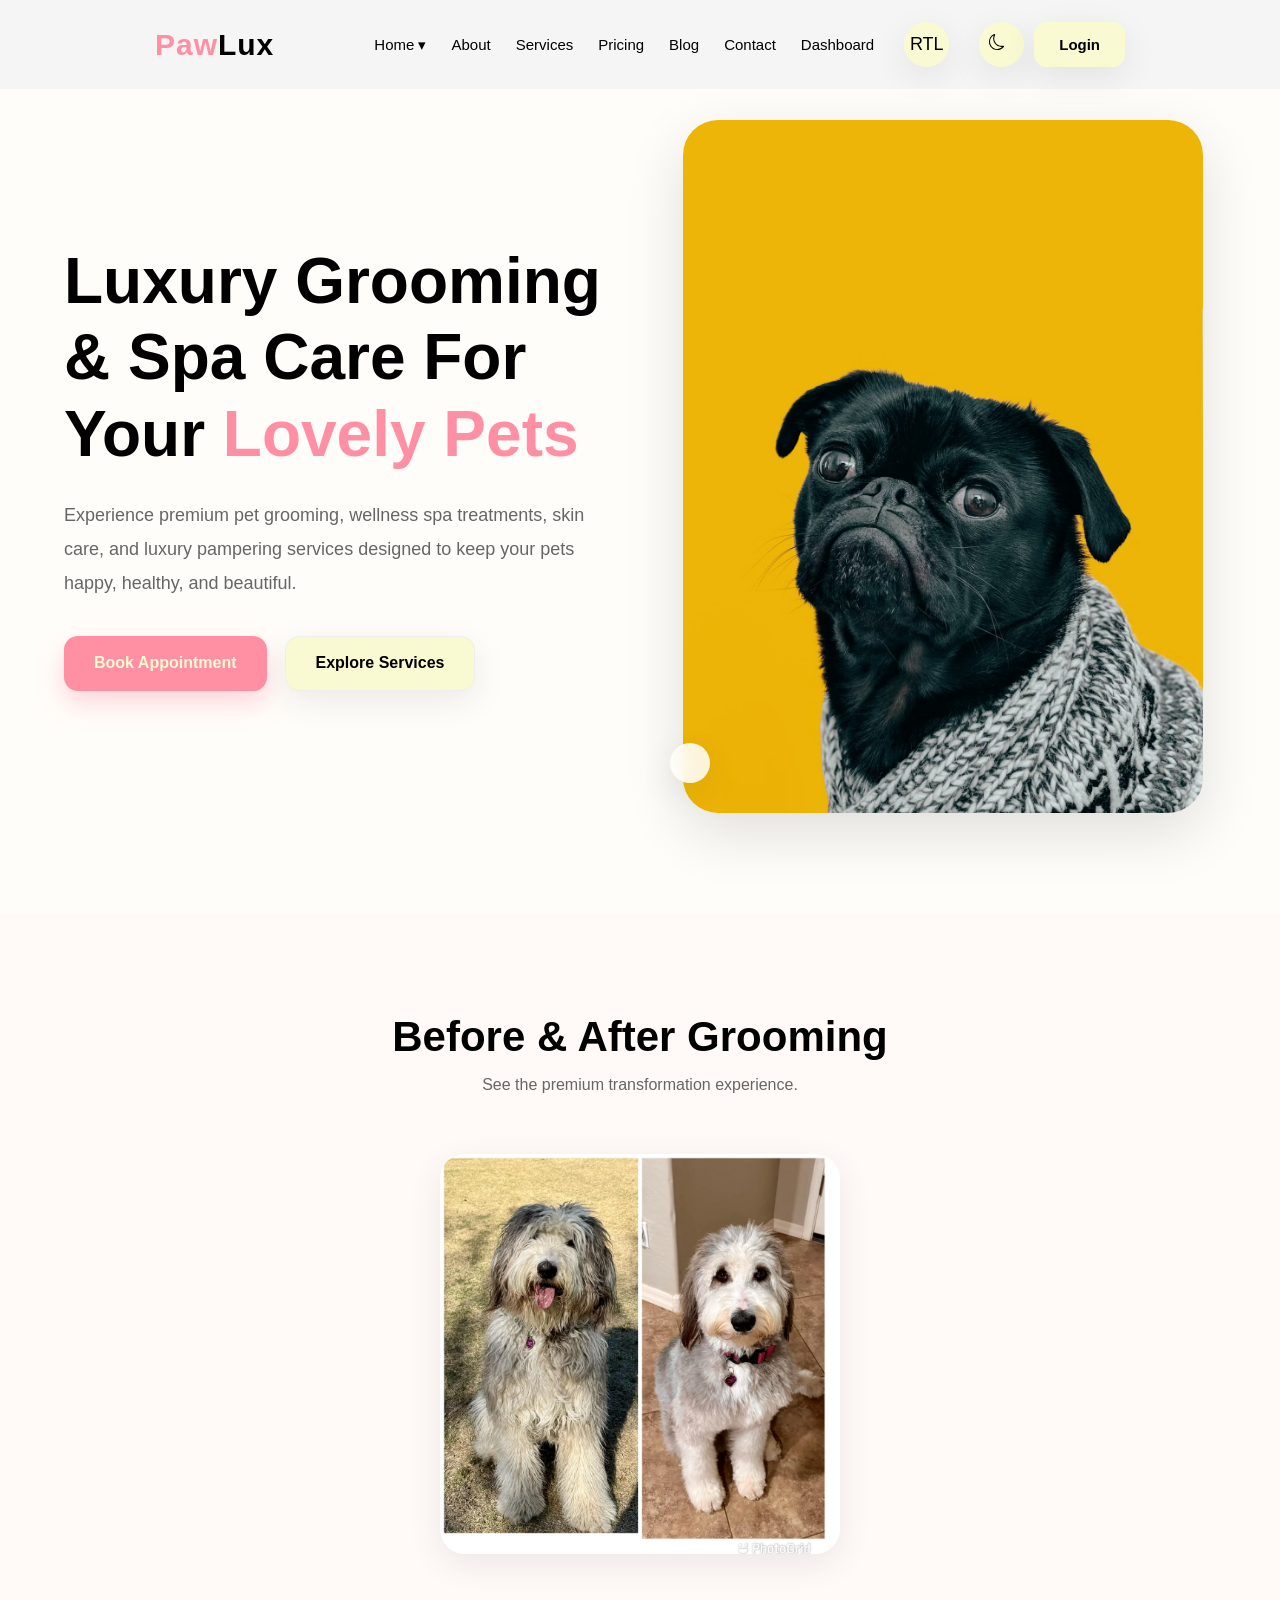
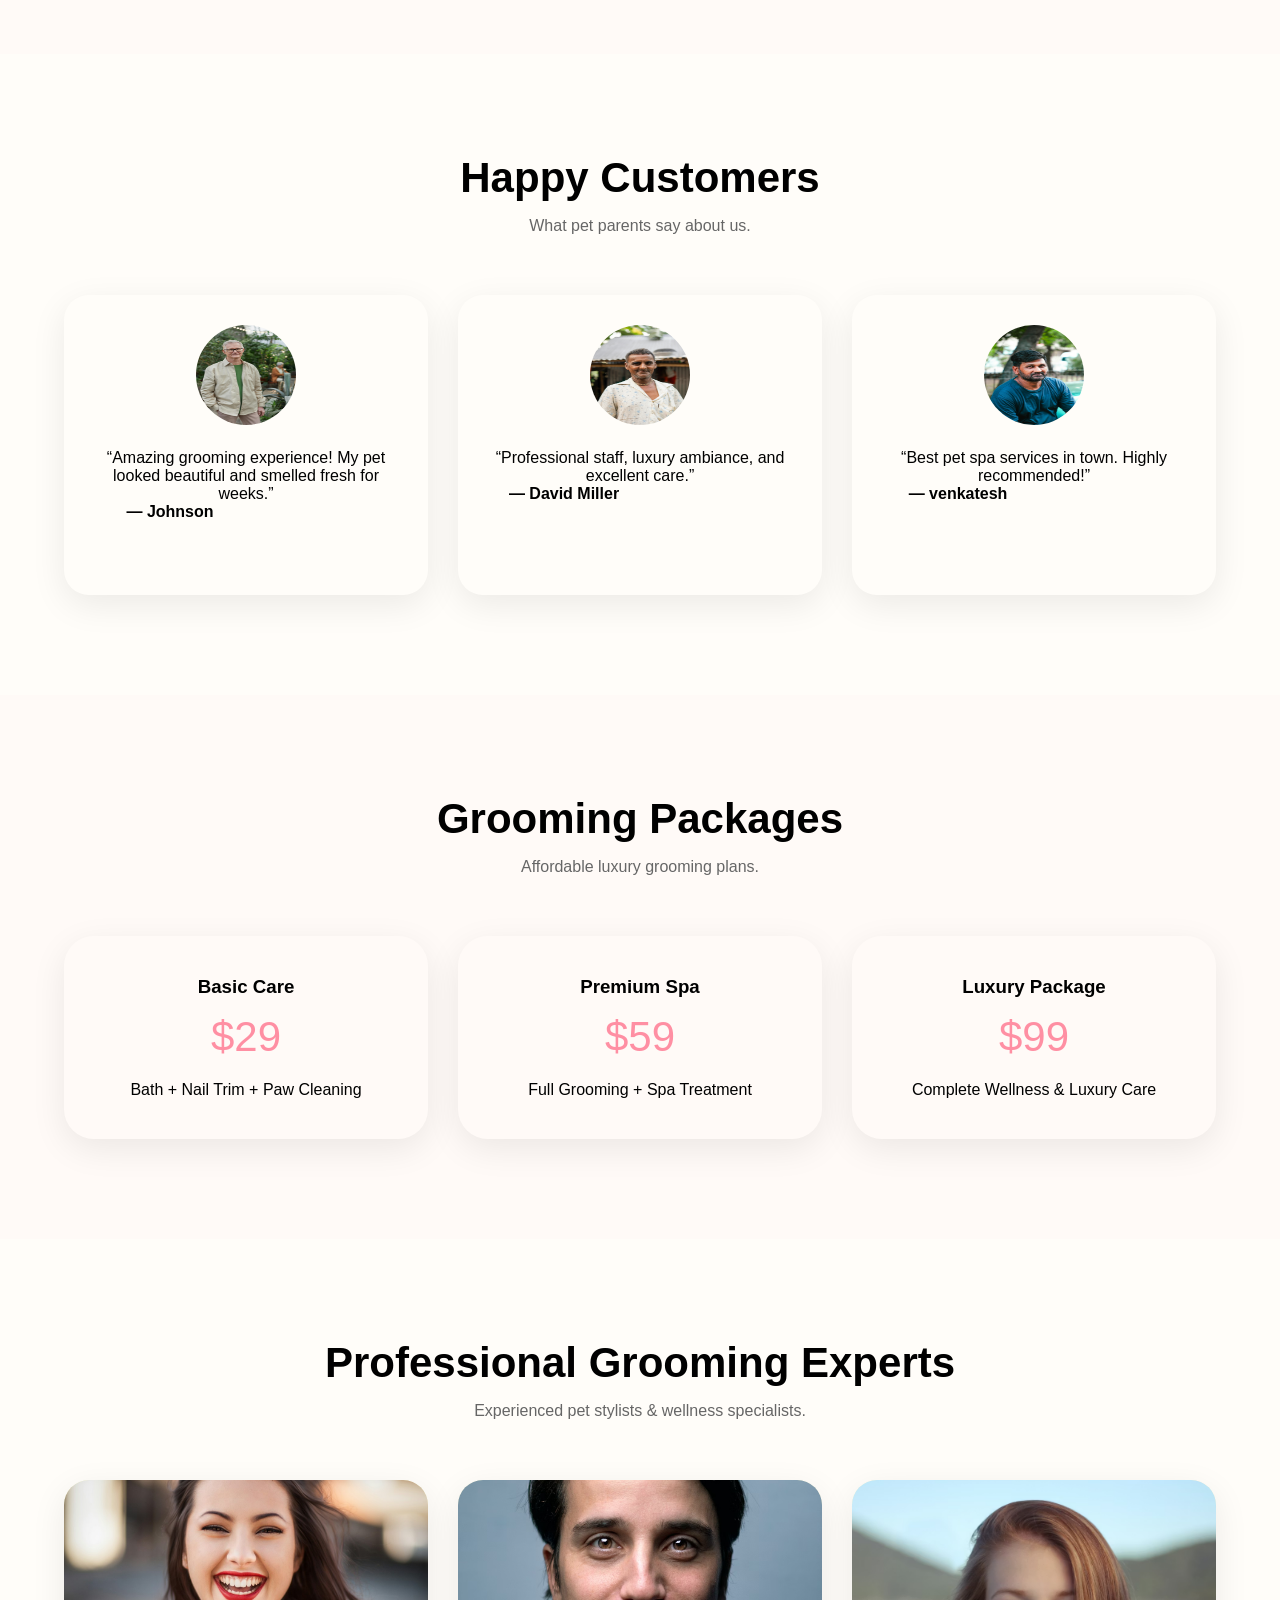
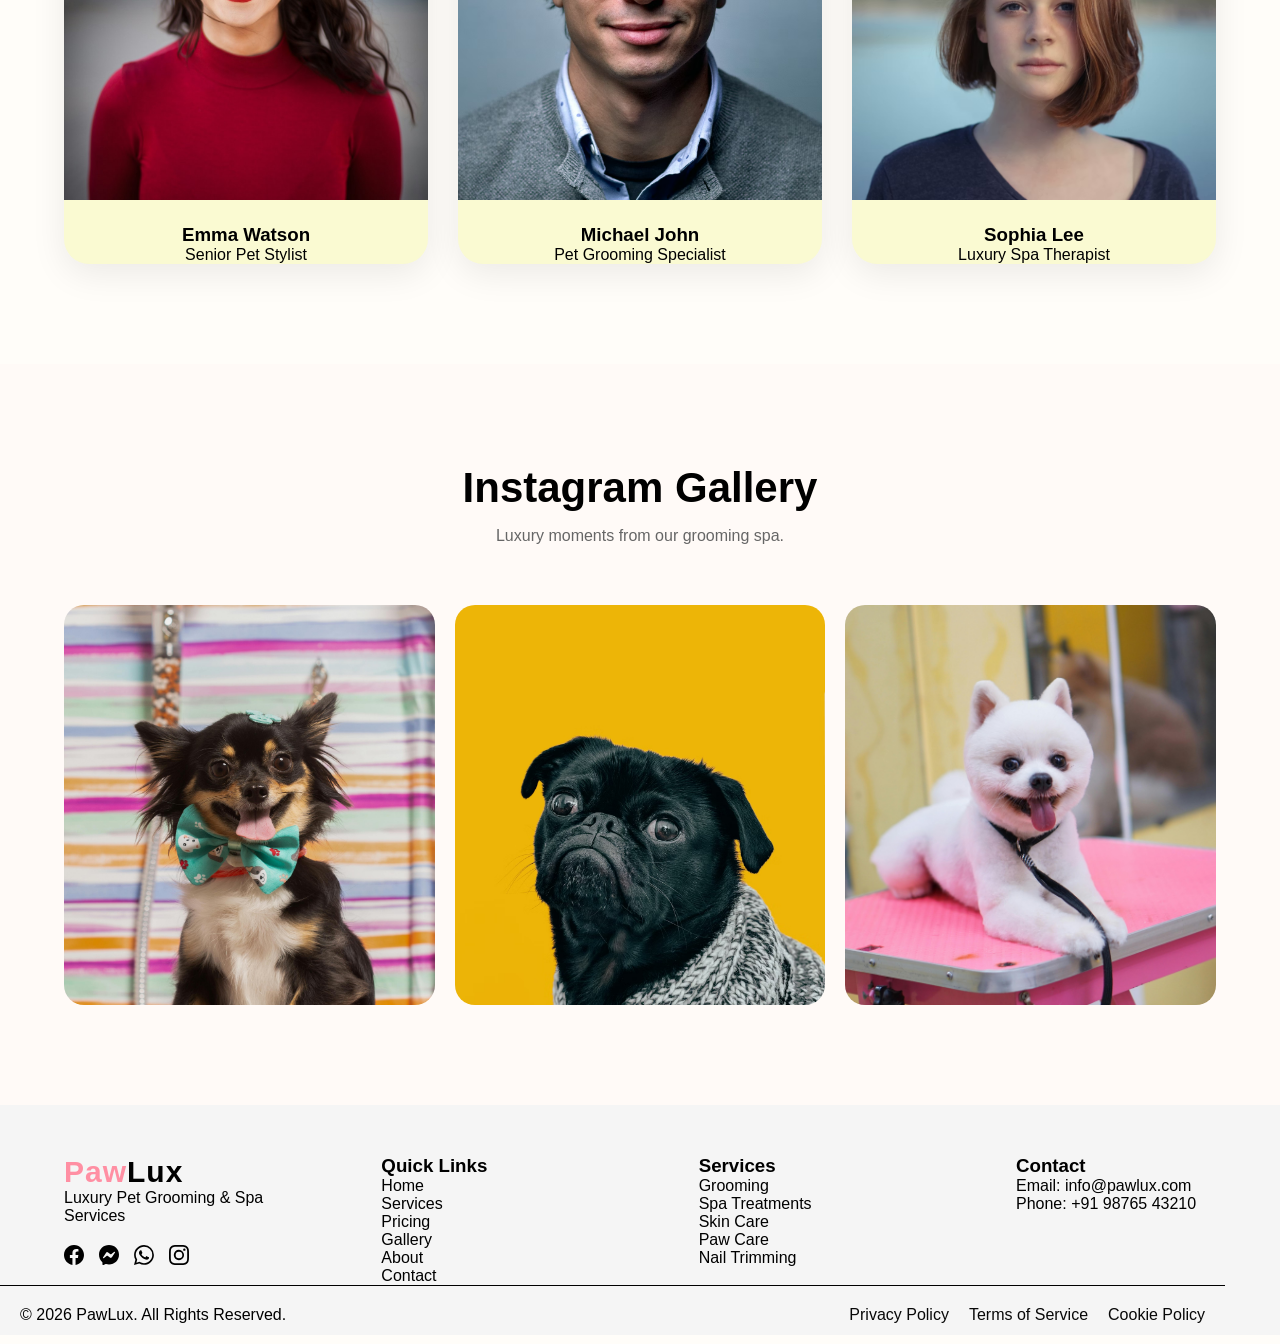
==== commit 5c86ff9e: "first commit" ====
--- a/index.html
+++ b/index.html
@@ -9,7 +9,7 @@
 <body>
     <header>
     <nav class="navbar">
-      <a style="text-decoration: none;" href="index.html" class="logo"><span>Paw</span>Lux</a>
+      <a style="text-decoration: none; margin-right: 100px" href="index.html" class="logo"><span>Paw</span>Lux</a>
  
       <ul class="nav-links">
           <li class="dropdown">
@@ -31,17 +31,21 @@
         <li><a href="dashboard.html">Dashboard</a></li>
  
       </ul>
-  <button id="rtl-toggle" class="icon-btn">
+     
+  <button id="rtl-toggle" class="icon-btn" >
     RTL
   </button>
   <button id="theme-toggle" class="icon-btn">
  
-      <div class="menu-toggle">☰</div>
+      <div class="menu-toggle"><svg xmlns="http://www.w3.org/2000/svg" width="16" height="16" fill="currentColor" class="bi bi-moon" viewBox="0 0 16 16">
+  <path d="M6 .278a.77.77 0 0 1 .08.858 7.2 7.2 0 0 0-.878 3.46c0 4.021 3.278 7.277 7.318 7.277q.792-.001 1.533-.16a.79.79 0 0 1 .81.316.73.73 0 0 1-.031.893A8.35 8.35 0 0 1 8.344 16C3.734 16 0 12.286 0 7.71 0 4.266 2.114 1.312 5.124.06A.75.75 0 0 1 6 .278M4.858 1.311A7.27 7.27 0 0 0 1.025 7.71c0 4.02 3.279 7.276 7.319 7.276a7.32 7.32 0 0 0 5.205-2.162q-.506.063-1.029.063c-4.61 0-8.343-3.714-8.343-8.29 0-1.167.242-2.278.681-3.286"/>
+</svg></div>
           <div class="button-group">
     <div class="right-section">
-        <button class="btn secondary-btn" onclick="document.location='login.html'">
+        <button style="margin-left: 10px;" class="btn secondary-btn" onclick="document.location='login.html'">
             Login
         </button>
+        
         
     </div>
 
@@ -363,5 +367,5 @@
 </body>
     
     
-</body>
+</body> 
 </html>
--- a/pet.css
+++ b/pet.css
@@ -84,11 +84,11 @@
  left:0;
  width:100%;
  display:flex;
- justify-content:space-between;
+ justify-content:center;
  align-items:center;
  padding:22px 8%;
  z-index:1000;
- background:rgba(0,0,0,0.20);
+ background:whitesmoke;
  backdrop-filter:blur(10px);
  transition:0.35s ease;
  text-decoration: none;
@@ -114,13 +114,13 @@
  
 .nav-links{
  display:flex;
- gap:35px;
+ gap:25px;
  align-items:center;
  list-style: none;
 }
  
 .nav-links a{
- color:#ffffff;
+ color:black;
  font-size:15px;
  transition:0.3s;
  list-style: none;
@@ -158,6 +158,7 @@
 .dropdown-menu a{
  display:block;
  padding:13px 20px;
+ color: whitesmoke;
  
 }
  
@@ -207,7 +208,7 @@
     width:45px;
     height:45px;
     border:none;
-    border-radius:12px;
+    border-radius:30px;
     background:lightgoldenrodyellow;
     box-shadow:var(--shadow);
     display:flex;
@@ -217,6 +218,8 @@
     transition:0.3s;
     color:var(--dark);
     font-size:18px;
+    gap: 10px;
+    margin-left: 30px;
 }
 
 .icon-btn:hover{
@@ -493,10 +496,10 @@
 
 
 .footer{
-    background:rgb(255, 253, 253);
+    background:whitesmoke;
     color:rgb(0, 0, 0);
     padding:50px 0 30px;
-    height:200px;
+    height:230px;
 
 }
 
@@ -554,15 +557,19 @@
 .footer-legal{
   display: flex;
   gap: 20px;
+  padding-left: 40px;
+  background-color: whitesmoke;
+
 }   
 .footer-bottom{
-  border-top:1px solid gray;
+  border-top:1px solid black;
   padding-left:100px ;
   padding-right: 100px;
   color:black;
   display: flex;
   justify-content: space-between;
   padding: 20px;
+  margin-right: 55px;
 }
 .footer-section{
     width: 200px;
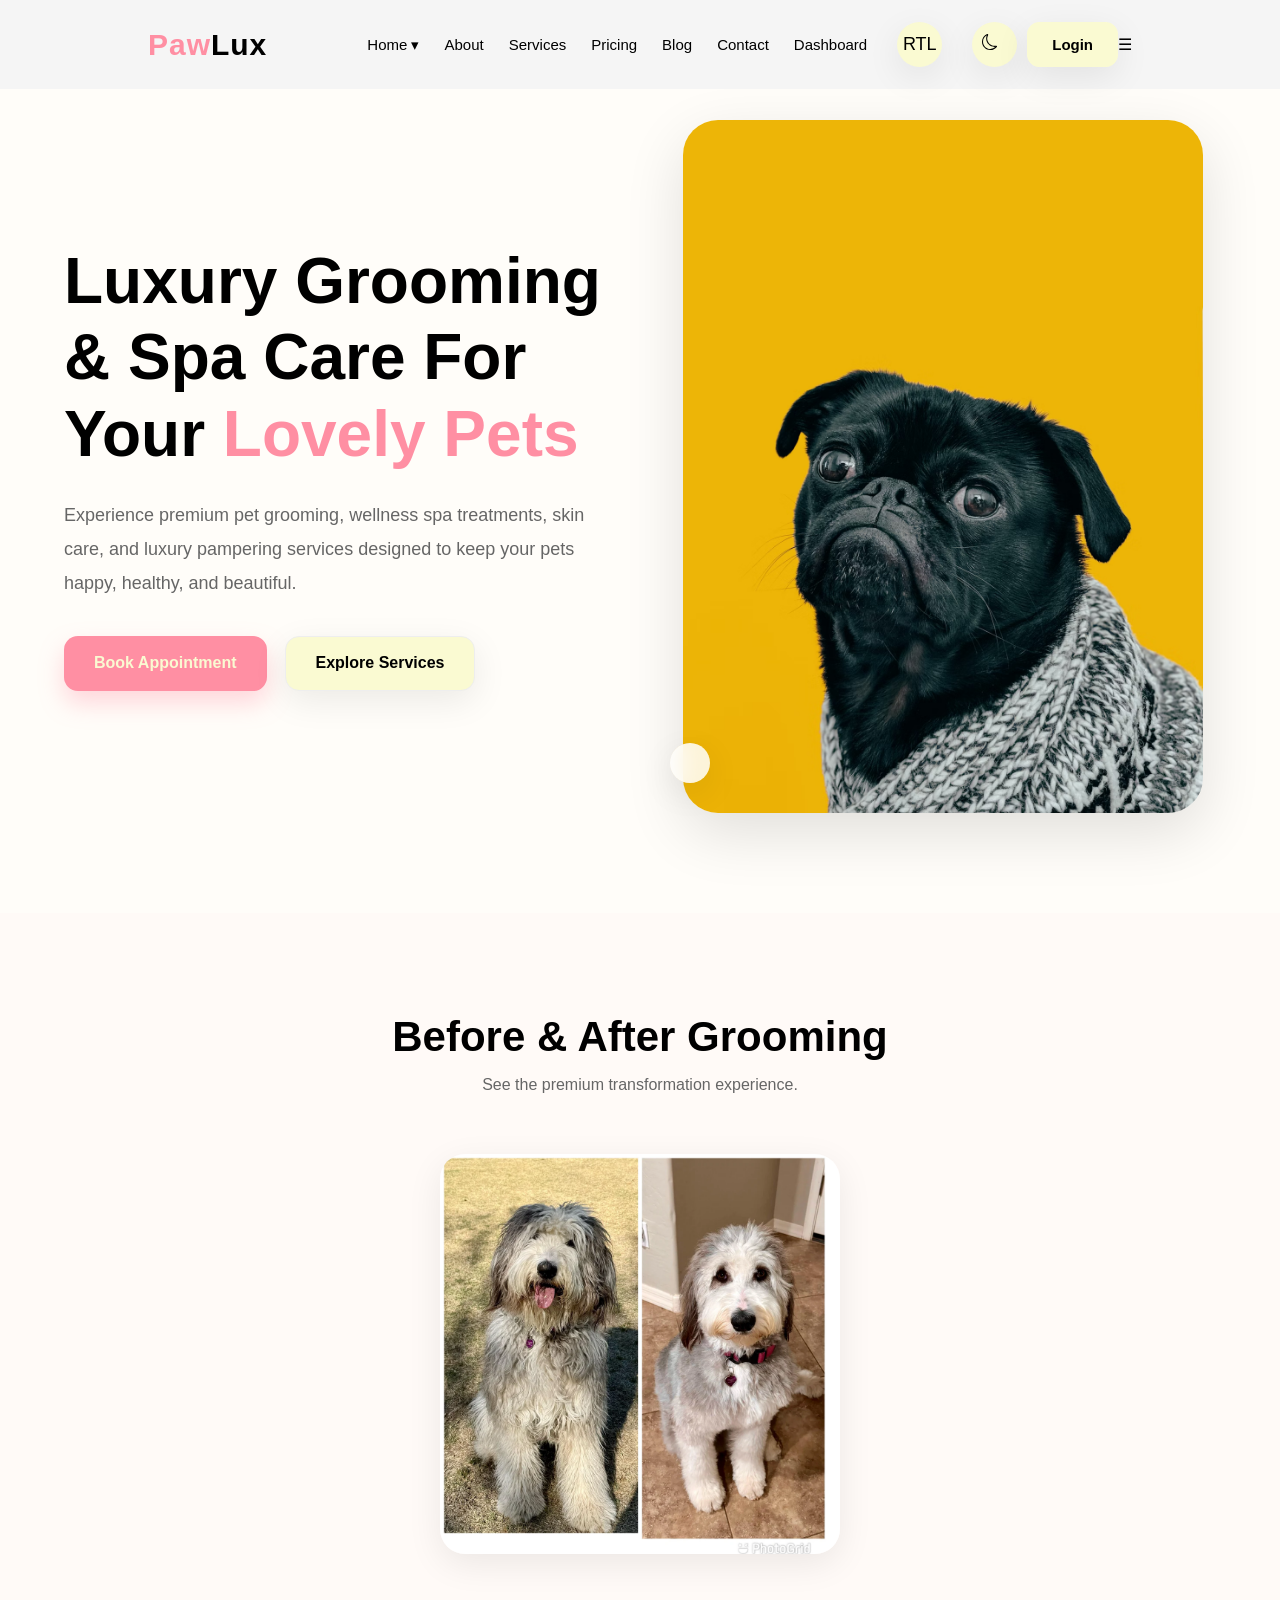
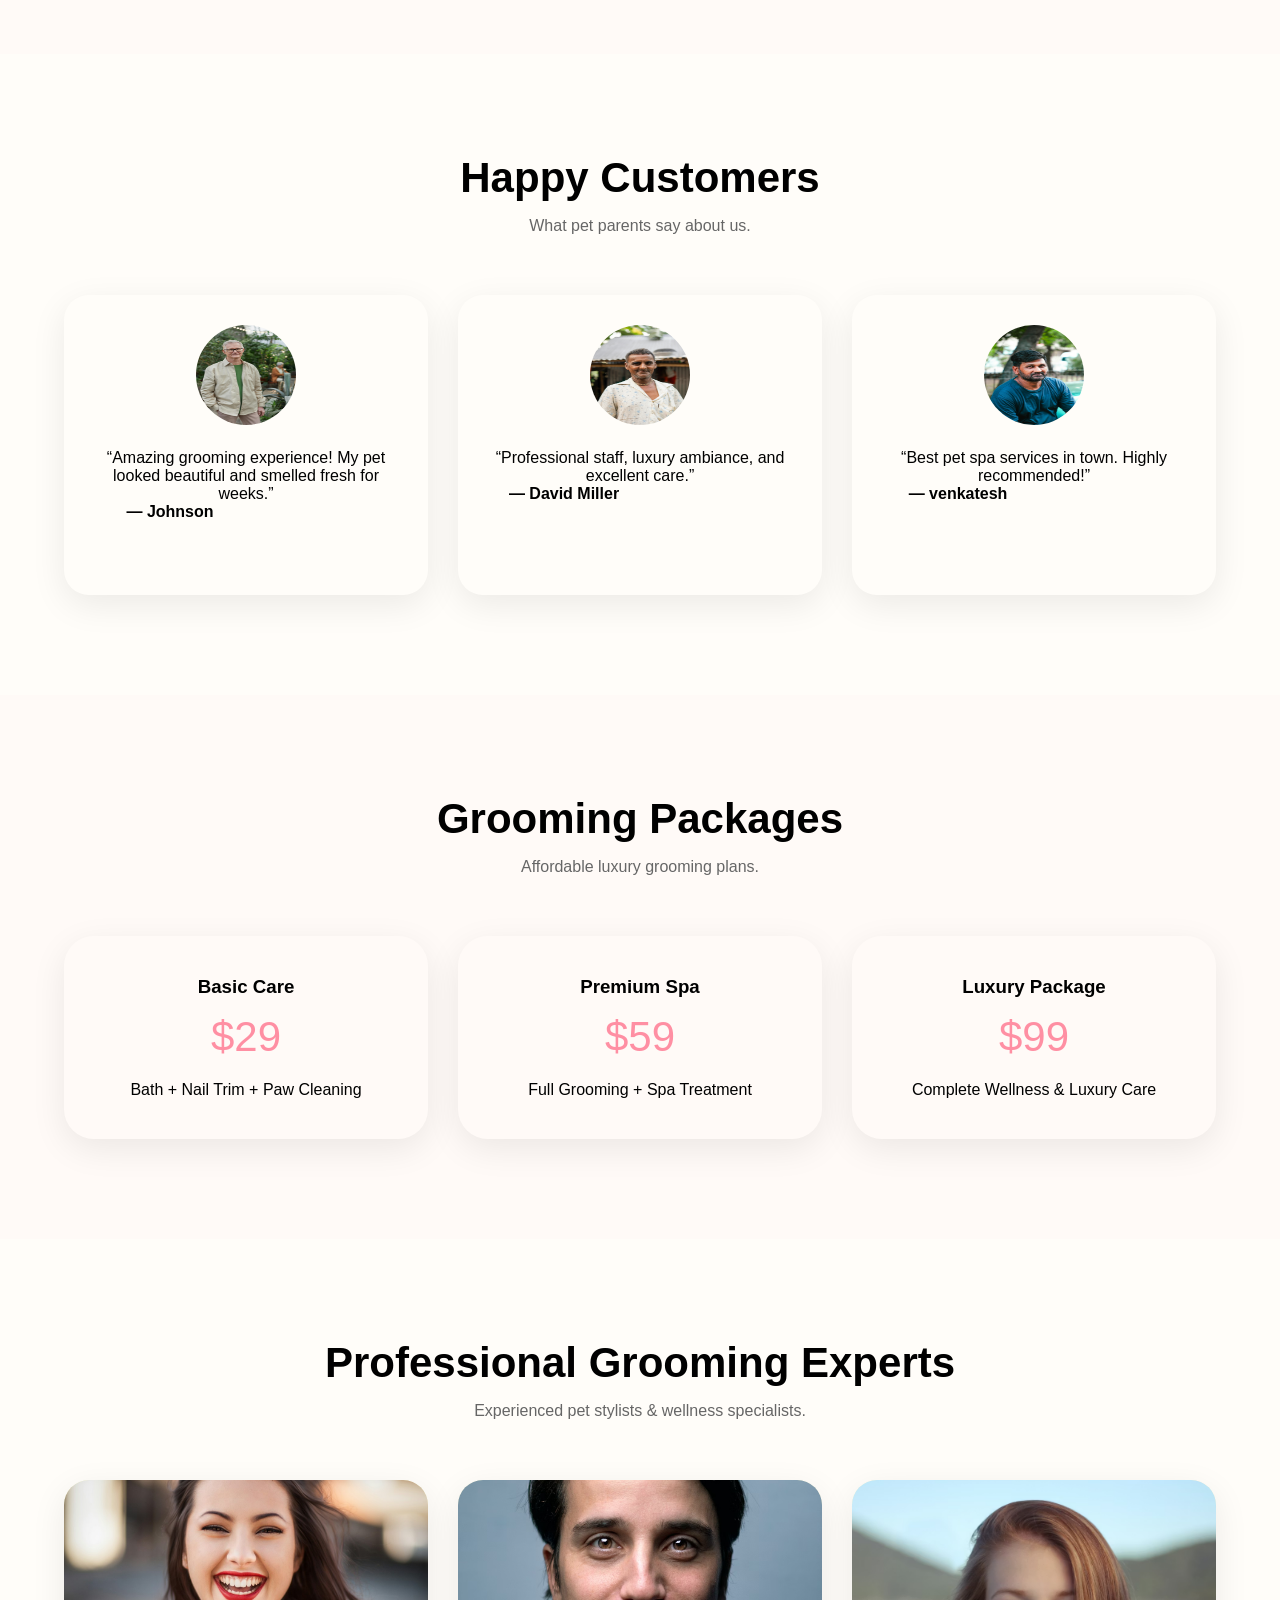
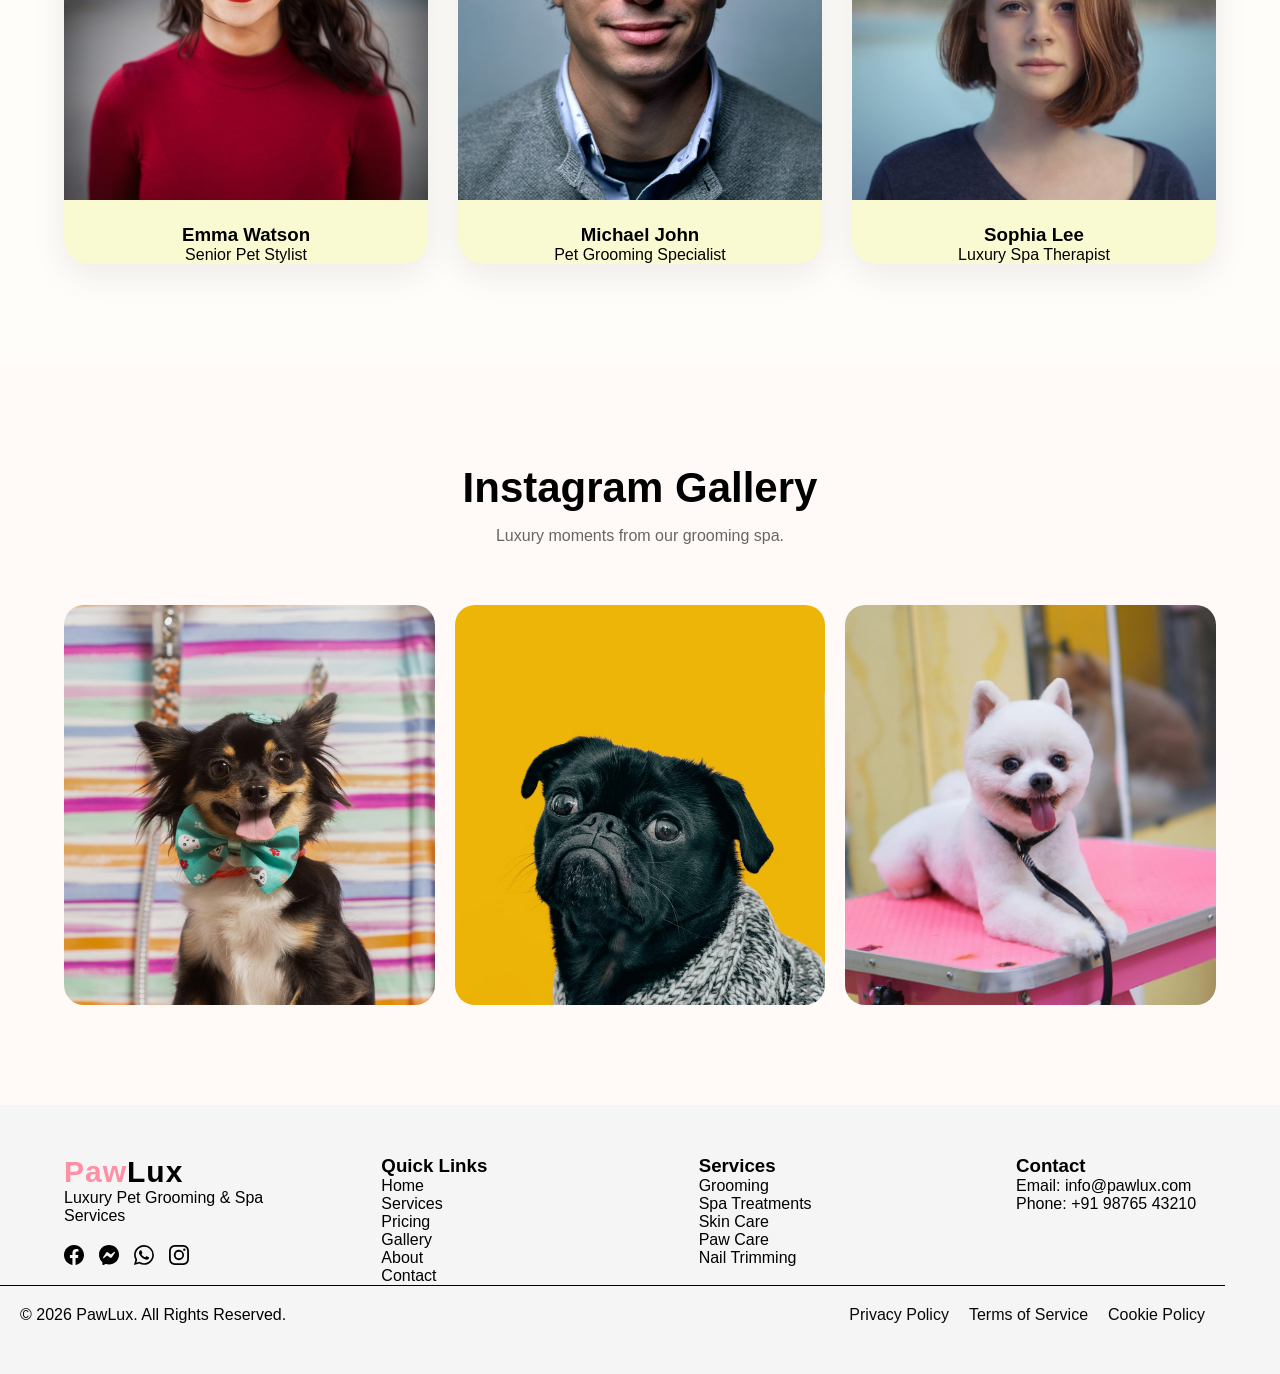
==== commit 360e9923: "first commit" ====
--- a/index.html
+++ b/index.html
@@ -6,7 +6,7 @@
     <title>pet grooming spa and services</title>
     <link rel="stylesheet" href="pet.css">
 </head>
-<body>
+<body>  
     <header>
     <nav class="navbar">
       <a style="text-decoration: none; margin-right: 100px" href="index.html" class="logo"><span>Paw</span>Lux</a>
@@ -31,7 +31,7 @@
         <li><a href="dashboard.html">Dashboard</a></li>
  
       </ul>
-     
+    <div class="mm">
   <button id="rtl-toggle" class="icon-btn" >
     RTL
   </button>
@@ -44,12 +44,20 @@
     <div class="right-section">
         <button style="margin-left: 10px;" class="btn secondary-btn" onclick="document.location='login.html'">
             Login
-        </button>
-        
-        
-    </div>
-
-</div>
+       
+              </button>
+        
+
+         </div>
+        
+        
+    </div>
+    </button>
+    <div class="menu-toggle" id="menu-toggle">
+    ☰
+</div>
+
+
     </nav>
   </header>
  
@@ -364,8 +372,5 @@
 </script>
 
 
-</body>
-    
-    
-</body> 
+</body>    
 </html>
--- a/pet.css
+++ b/pet.css
@@ -38,7 +38,7 @@
 }
  
 body.dark-mode nav a{
-  color:lightgoldenrodyellow;
+  color:rgb(0, 0, 0);
 }
  
 body.dark-mode .icon-btn{
@@ -47,7 +47,7 @@
 }
  
 body.dark-mode .logo{
-  color:lightgoldenrodyellow;
+  color:rgb(0, 0, 0);
 }
  
 body.dark-mode .login{
@@ -138,7 +138,8 @@
 .dropdown-menu{
  position:absolute;
  top:70px;
- left:320px;
+ left:50%;
+ transform:translateX(-50%);
  width:190px;
  
  background:rgba(17,17,17,0.96);
@@ -161,7 +162,9 @@
  color: whitesmoke;
  
 }
- 
+ body.dark-mode .dropdown-menu a{
+  color:rgb(255, 255, 255);   
+ }
 .dropdown-menu a:hover{
  background:rgba(255,255,255,0.08);
  padding-left:28px;
@@ -185,7 +188,7 @@
 
 nav a {
   text-decoration: none;
-  color: white;
+  color:black;
   position: relative;
 }
 
@@ -404,7 +407,7 @@
     padding:30px;
     border-radius:25px;
     box-shadow:var(--shadow);
-    height: 300px;
+    min-height: 300px;
     text-align: center;
 }
 .review-card h4{
@@ -474,6 +477,10 @@
 .staff-card h3{
     margin-top:20px;
 }
+body.dark-mode .staff-card{
+    background:#1f2937;
+    color:lightgoldenrodyellow;
+}
 
 .gallery-grid{
     display:grid;
@@ -488,18 +495,23 @@
     border-radius:20px;
     transition:0.4s;
 }
+body.dark-mode .gallery-grid img{
+    filter:brightness(0.8);
+}
 
 .gallery-grid img:hover{
     transform:scale(1.04);
 }
-
+body.dark-mode .section-title h2{
+    color:black;
+}
 
 
 .footer{
     background:whitesmoke;
     color:rgb(0, 0, 0);
     padding:50px 0 30px;
-    height:230px;
+    min-height:230px;
 
 }
 
@@ -621,4 +633,238 @@
         font-size:42px;
     }
 }
-
+.mm{
+
+display: flex;
+justify-content: center;
+}
+
+
+
+
+
+
+@media screen and (max-width: 820px){
+
+    .navbar{
+        flex-direction:column;
+        gap:18px;
+        padding:20px;
+    }
+
+    .nav-links{
+        flex-wrap:wrap;
+        justify-content:center;
+        gap:18px;
+    }
+
+    .right-section{
+        justify-content:center;
+        flex-wrap:wrap;
+    }
+
+    .hero-content h1{
+        font-size:42px;
+    }
+
+    .hero-content p{
+        font-size:16px;
+    }
+
+    .hero-image img{
+        max-width:380px;
+    }
+
+    .section-title h2{
+        font-size:34px;
+    }
+
+    .before-after{
+        flex-direction:column;
+    }
+
+    .before-after img{
+        width:100%;
+        max-width:350px;
+    }
+
+    .review-card{
+        height:auto;
+    }
+
+    .price{
+        font-size:36px;
+    }
+
+    .footer{
+        height:auto;
+    }
+}
+
+
+/* =========================================
+   SAMSUNG S SERIES / MOBILE DEVICES
+========================================= */
+
+@media screen and (max-width: 600px){
+
+    .container{
+        width:95%;
+    }
+
+    .navbar{
+        padding:15px;
+    }
+
+    .logo{
+        font-size:24px;
+    }
+
+    .nav-links{
+        gap:12px;
+    }
+
+    .nav-links a{
+        font-size:14px;
+    }
+
+    .icon-btn{
+        width:40px;
+        height:40px;
+        font-size:16px;
+        margin-left:0;
+    }
+
+    .btn{
+        height:42px;
+        padding:0 18px;
+        font-size:14px;
+    }
+
+    .hero{
+        padding-top:180px;
+        gap:40px;
+    }
+
+    .hero-content h1{
+        font-size:34px;
+        line-height:1.3;
+    }
+
+    .hero-content p{
+        font-size:15px;
+        line-height:1.7;
+    }
+
+    .hero-buttons{
+        flex-direction:column;
+        align-items:center;
+    }
+
+    .hero-btn{
+        width:100%;
+        max-width:260px;
+    }
+
+    .hero-image img{
+        max-width:100%;
+        border-radius:25px;
+    }
+
+    .floating-card{
+        width:90%;
+        bottom:-20px;
+        padding:15px;
+    }
+
+    section{
+        padding:70px 0;
+    }
+
+    .section-title h2{
+        font-size:28px;
+    }
+
+    .services-grid,
+    .review-grid,
+    .price-grid,
+    .staff-grid,
+    .gallery-grid{
+        grid-template-columns:1fr;
+    }
+
+    .review-card{
+        padding:20px;
+    }
+
+    .review-card img{
+        width:80px;
+        height:80px;
+    }
+
+    .staff-card img{
+        height:280px;
+    }
+
+    .gallery-grid img{
+        height:300px;
+    }
+
+    .footer-content{
+        flex-direction:column;
+        text-align:center;
+        align-items:center;
+    }
+
+    .footer-section{
+        width:100%;
+    }
+
+    .footer-legal{
+        flex-direction:column;
+        align-items:center;
+        padding-left:0;
+        gap:10px;
+    }
+
+    .footer-bottom{
+        flex-direction:column;
+        text-align:center;
+        gap:10px;
+        padding:20px 10px;
+    }
+
+    .dropdown-menu{
+        left:50%;
+        transform:translateX(-50%);
+        width:170px;
+    }
+}
+
+
+/* =========================================
+   EXTRA SMALL DEVICES
+========================================= */
+
+@media screen and (max-width: 400px){
+
+    .hero-content h1{
+        font-size:28px;
+    }
+
+    .section-title h2{
+        font-size:24px;
+    }
+
+    .hero-btn{
+        font-size:14px;
+    }
+
+    .price{
+        font-size:30px;
+    }
+
+    .logo{
+        font-size:22px;
+    }
+}
